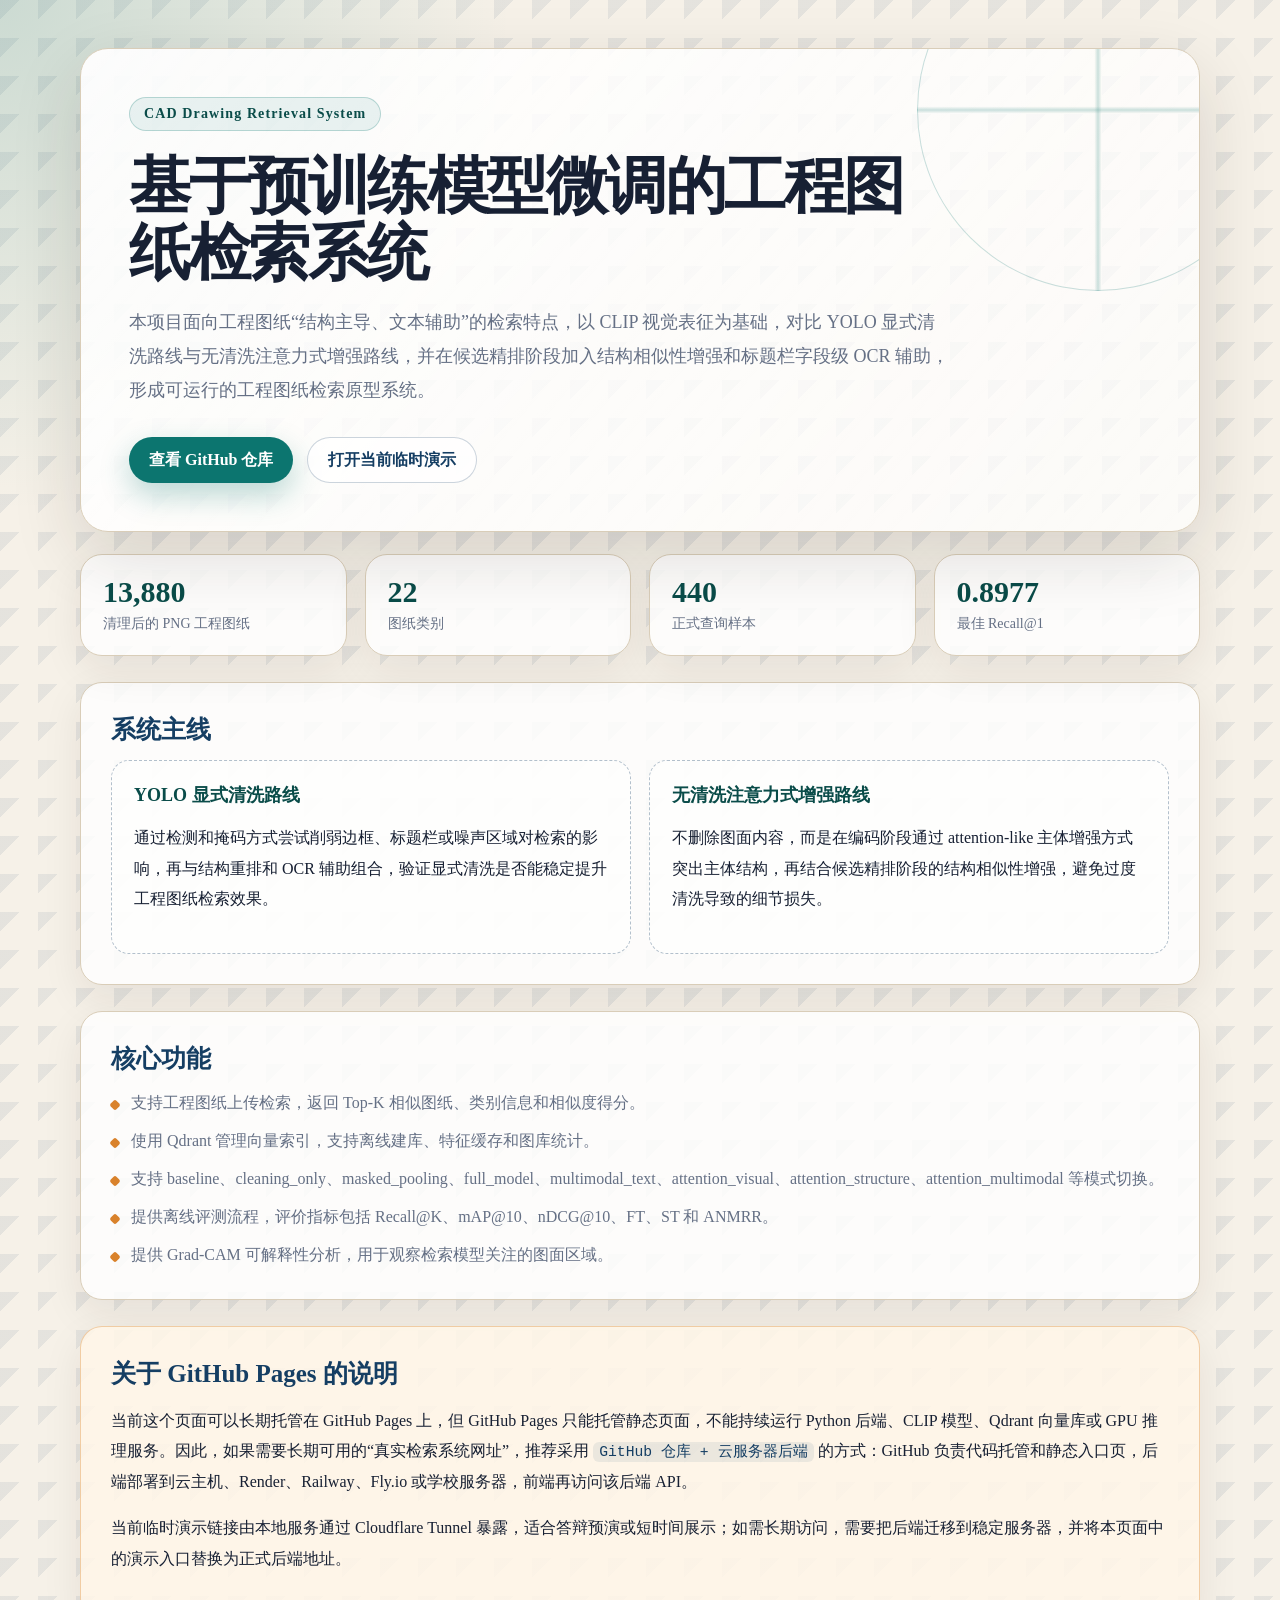
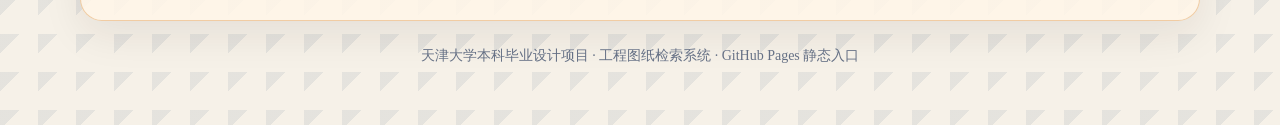
==== docs/index.html @ ba087e94 "Add GitHub Pages project site" ====
<!DOCTYPE html>
<html lang="zh-CN">
<head>
  <meta charset="UTF-8">
  <meta name="viewport" content="width=device-width, initial-scale=1.0">
  <title>工程图纸检索系统</title>
  <style>
    :root {
      --ink: #172033;
      --muted: #657085;
      --paper: #f6f1e8;
      --card: rgba(255, 255, 255, 0.82);
      --line: #d9cdb8;
      --accent: #0c756f;
      --accent-dark: #0a4c49;
      --warm: #d9822b;
      --blueprint: #153e63;
    }

    * {
      box-sizing: border-box;
    }

    body {
      margin: 0;
      min-height: 100vh;
      color: var(--ink);
      font-family: "Noto Serif SC", "Source Han Serif SC", "Microsoft YaHei", serif;
      background:
        radial-gradient(circle at top left, rgba(12, 117, 111, 0.18), transparent 32rem),
        linear-gradient(135deg, rgba(21, 62, 99, 0.08) 25%, transparent 25%) 0 0 / 38px 38px,
        var(--paper);
    }

    a {
      color: inherit;
    }

    .shell {
      width: min(1120px, calc(100% - 32px));
      margin: 0 auto;
      padding: 48px 0 60px;
    }

    .hero {
      position: relative;
      overflow: hidden;
      padding: 48px;
      border: 1px solid var(--line);
      border-radius: 28px;
      background: linear-gradient(130deg, rgba(255,255,255,0.92), rgba(255,255,255,0.68));
      box-shadow: 0 24px 70px rgba(38, 31, 20, 0.14);
    }

    .hero::after {
      content: "";
      position: absolute;
      right: -80px;
      top: -120px;
      width: 360px;
      height: 360px;
      border: 1px solid rgba(12, 117, 111, 0.26);
      border-radius: 50%;
      background:
        linear-gradient(90deg, transparent 49%, rgba(12, 117, 111, 0.25) 50%, transparent 51%),
        linear-gradient(0deg, transparent 49%, rgba(12, 117, 111, 0.25) 50%, transparent 51%);
      opacity: 0.85;
    }

    .tag {
      display: inline-flex;
      align-items: center;
      gap: 10px;
      padding: 8px 14px;
      border: 1px solid rgba(12, 117, 111, 0.24);
      border-radius: 999px;
      color: var(--accent-dark);
      background: rgba(12, 117, 111, 0.08);
      font-size: 14px;
      font-weight: 700;
      letter-spacing: 0.08em;
    }

    h1 {
      max-width: 780px;
      margin: 22px 0 18px;
      font-size: clamp(34px, 5vw, 62px);
      line-height: 1.08;
      letter-spacing: -0.04em;
    }

    .lead {
      max-width: 820px;
      margin: 0;
      color: var(--muted);
      font-size: 18px;
      line-height: 1.9;
    }

    .actions {
      display: flex;
      flex-wrap: wrap;
      gap: 14px;
      margin-top: 30px;
    }

    .button {
      display: inline-flex;
      align-items: center;
      justify-content: center;
      min-height: 46px;
      padding: 0 20px;
      border-radius: 999px;
      text-decoration: none;
      font-weight: 800;
      transition: transform 160ms ease, box-shadow 160ms ease;
    }

    .button:hover {
      transform: translateY(-2px);
    }

    .button.primary {
      color: white;
      background: var(--accent);
      box-shadow: 0 12px 30px rgba(12, 117, 111, 0.28);
    }

    .button.secondary {
      color: var(--blueprint);
      border: 1px solid rgba(21, 62, 99, 0.22);
      background: rgba(255, 255, 255, 0.72);
    }

    .grid {
      display: grid;
      grid-template-columns: repeat(4, minmax(0, 1fr));
      gap: 18px;
      margin-top: 22px;
    }

    .metric,
    .card {
      border: 1px solid var(--line);
      border-radius: 22px;
      background: var(--card);
      box-shadow: 0 14px 40px rgba(38, 31, 20, 0.08);
    }

    .metric {
      padding: 22px;
    }

    .metric strong {
      display: block;
      color: var(--accent-dark);
      font-size: 30px;
      line-height: 1;
    }

    .metric span {
      display: block;
      margin-top: 8px;
      color: var(--muted);
      font-size: 14px;
    }

    .section {
      margin-top: 26px;
      padding: 30px;
    }

    h2 {
      margin: 0 0 14px;
      color: var(--blueprint);
      font-size: 25px;
    }

    p {
      line-height: 1.9;
    }

    .route {
      display: grid;
      grid-template-columns: repeat(2, minmax(0, 1fr));
      gap: 18px;
    }

    .route-item {
      padding: 22px;
      border: 1px dashed rgba(21, 62, 99, 0.32);
      border-radius: 18px;
      background: rgba(255,255,255,0.56);
    }

    .route-item h3 {
      margin: 0 0 10px;
      color: var(--accent-dark);
      font-size: 18px;
    }

    .list {
      display: grid;
      gap: 10px;
      margin: 0;
      padding: 0;
      list-style: none;
    }

    .list li {
      position: relative;
      padding-left: 20px;
      color: var(--muted);
      line-height: 1.75;
    }

    .list li::before {
      content: "";
      position: absolute;
      left: 0;
      top: 0.75em;
      width: 8px;
      height: 8px;
      border-radius: 2px;
      background: var(--warm);
      transform: rotate(45deg);
    }

    .notice {
      border-color: rgba(217, 130, 43, 0.36);
      background: rgba(255, 246, 232, 0.86);
    }

    code {
      padding: 2px 6px;
      border-radius: 6px;
      background: rgba(21, 62, 99, 0.08);
      color: var(--blueprint);
      font-family: "Cascadia Mono", Consolas, monospace;
      font-size: 0.92em;
    }

    footer {
      margin-top: 26px;
      color: var(--muted);
      text-align: center;
      font-size: 14px;
    }

    @media (max-width: 860px) {
      .hero {
        padding: 30px;
      }

      .grid,
      .route {
        grid-template-columns: 1fr;
      }
    }
  </style>
</head>
<body>
  <main class="shell">
    <section class="hero">
      <span class="tag">CAD Drawing Retrieval System</span>
      <h1>基于预训练模型微调的工程图纸检索系统</h1>
      <p class="lead">
        本项目面向工程图纸“结构主导、文本辅助”的检索特点，以 CLIP 视觉表征为基础，对比 YOLO 显式清洗路线与无清洗注意力式增强路线，并在候选精排阶段加入结构相似性增强和标题栏字段级 OCR 辅助，形成可运行的工程图纸检索原型系统。
      </p>
      <div class="actions">
        <a class="button primary" href="https://github.com/YunYao-9527/cad-drawing-retrieval-system">查看 GitHub 仓库</a>
        <a class="button secondary" href="https://professor-dale-laughing-travel.trycloudflare.com">打开当前临时演示</a>
      </div>
    </section>

    <section class="grid">
      <div class="metric">
        <strong>13,880</strong>
        <span>清理后的 PNG 工程图纸</span>
      </div>
      <div class="metric">
        <strong>22</strong>
        <span>图纸类别</span>
      </div>
      <div class="metric">
        <strong>440</strong>
        <span>正式查询样本</span>
      </div>
      <div class="metric">
        <strong>0.8977</strong>
        <span>最佳 Recall@1</span>
      </div>
    </section>

    <section class="card section">
      <h2>系统主线</h2>
      <div class="route">
        <div class="route-item">
          <h3>YOLO 显式清洗路线</h3>
          <p>通过检测和掩码方式尝试削弱边框、标题栏或噪声区域对检索的影响，再与结构重排和 OCR 辅助组合，验证显式清洗是否能稳定提升工程图纸检索效果。</p>
        </div>
        <div class="route-item">
          <h3>无清洗注意力式增强路线</h3>
          <p>不删除图面内容，而是在编码阶段通过 attention-like 主体增强方式突出主体结构，再结合候选精排阶段的结构相似性增强，避免过度清洗导致的细节损失。</p>
        </div>
      </div>
    </section>

    <section class="card section">
      <h2>核心功能</h2>
      <ul class="list">
        <li>支持工程图纸上传检索，返回 Top-K 相似图纸、类别信息和相似度得分。</li>
        <li>使用 Qdrant 管理向量索引，支持离线建库、特征缓存和图库统计。</li>
        <li>支持 baseline、cleaning_only、masked_pooling、full_model、multimodal_text、attention_visual、attention_structure、attention_multimodal 等模式切换。</li>
        <li>提供离线评测流程，评价指标包括 Recall@K、mAP@10、nDCG@10、FT、ST 和 ANMRR。</li>
        <li>提供 Grad-CAM 可解释性分析，用于观察检索模型关注的图面区域。</li>
      </ul>
    </section>

    <section class="card section notice">
      <h2>关于 GitHub Pages 的说明</h2>
      <p>
        当前这个页面可以长期托管在 GitHub Pages 上，但 GitHub Pages 只能托管静态页面，不能持续运行 Python 后端、CLIP 模型、Qdrant 向量库或 GPU 推理服务。因此，如果需要长期可用的“真实检索系统网址”，推荐采用 <code>GitHub 仓库 + 云服务器后端</code> 的方式：GitHub 负责代码托管和静态入口页，后端部署到云主机、Render、Railway、Fly.io 或学校服务器，前端再访问该后端 API。
      </p>
      <p>
        当前临时演示链接由本地服务通过 Cloudflare Tunnel 暴露，适合答辩预演或短时间展示；如需长期访问，需要把后端迁移到稳定服务器，并将本页面中的演示入口替换为正式后端地址。
      </p>
    </section>

    <footer>
      天津大学本科毕业设计项目 · 工程图纸检索系统 · GitHub Pages 静态入口
    </footer>
  </main>
</body>
</html>
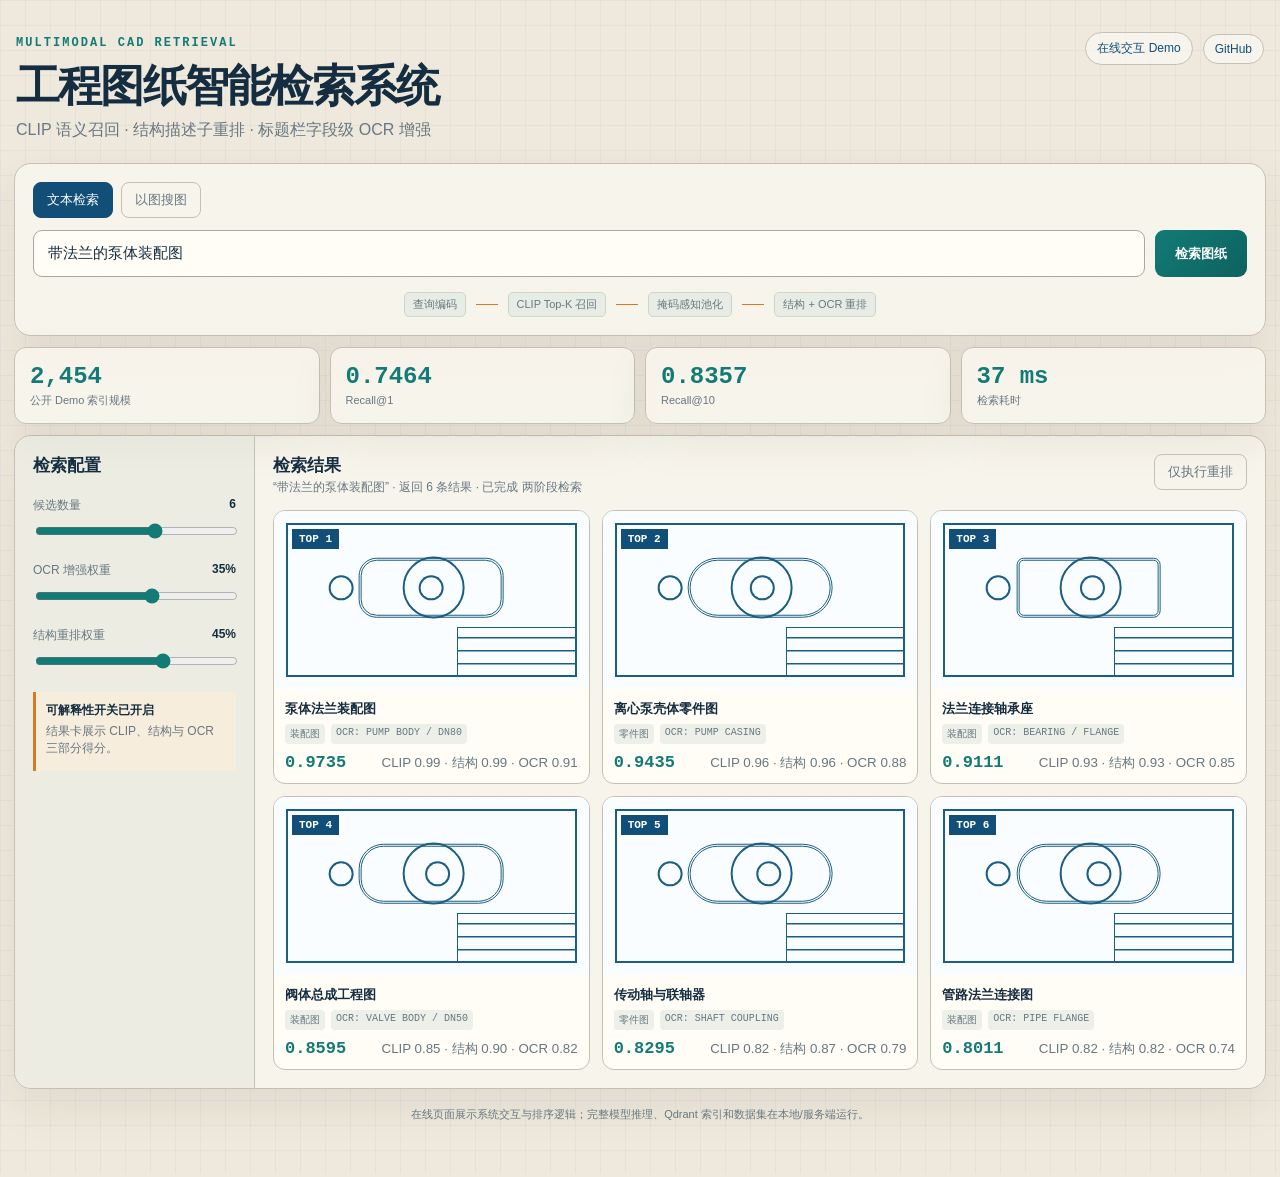
==== commit 7e3ae03f: "Deploy interactive CAD retrieval demo" ====
--- a/docs/index.html
+++ b/docs/index.html
@@ -1,335 +1,51 @@
-<!DOCTYPE html>
+<!doctype html>
 <html lang="zh-CN">
 <head>
-  <meta charset="UTF-8">
-  <meta name="viewport" content="width=device-width, initial-scale=1.0">
-  <title>工程图纸检索系统</title>
-  <style>
-    :root {
-      --ink: #172033;
-      --muted: #657085;
-      --paper: #f6f1e8;
-      --card: rgba(255, 255, 255, 0.82);
-      --line: #d9cdb8;
-      --accent: #0c756f;
-      --accent-dark: #0a4c49;
-      --warm: #d9822b;
-      --blueprint: #153e63;
-    }
-
-    * {
-      box-sizing: border-box;
-    }
-
-    body {
-      margin: 0;
-      min-height: 100vh;
-      color: var(--ink);
-      font-family: "Noto Serif SC", "Source Han Serif SC", "Microsoft YaHei", serif;
-      background:
-        radial-gradient(circle at top left, rgba(12, 117, 111, 0.18), transparent 32rem),
-        linear-gradient(135deg, rgba(21, 62, 99, 0.08) 25%, transparent 25%) 0 0 / 38px 38px,
-        var(--paper);
-    }
-
-    a {
-      color: inherit;
-    }
-
-    .shell {
-      width: min(1120px, calc(100% - 32px));
-      margin: 0 auto;
-      padding: 48px 0 60px;
-    }
-
-    .hero {
-      position: relative;
-      overflow: hidden;
-      padding: 48px;
-      border: 1px solid var(--line);
-      border-radius: 28px;
-      background: linear-gradient(130deg, rgba(255,255,255,0.92), rgba(255,255,255,0.68));
-      box-shadow: 0 24px 70px rgba(38, 31, 20, 0.14);
-    }
-
-    .hero::after {
-      content: "";
-      position: absolute;
-      right: -80px;
-      top: -120px;
-      width: 360px;
-      height: 360px;
-      border: 1px solid rgba(12, 117, 111, 0.26);
-      border-radius: 50%;
-      background:
-        linear-gradient(90deg, transparent 49%, rgba(12, 117, 111, 0.25) 50%, transparent 51%),
-        linear-gradient(0deg, transparent 49%, rgba(12, 117, 111, 0.25) 50%, transparent 51%);
-      opacity: 0.85;
-    }
-
-    .tag {
-      display: inline-flex;
-      align-items: center;
-      gap: 10px;
-      padding: 8px 14px;
-      border: 1px solid rgba(12, 117, 111, 0.24);
-      border-radius: 999px;
-      color: var(--accent-dark);
-      background: rgba(12, 117, 111, 0.08);
-      font-size: 14px;
-      font-weight: 700;
-      letter-spacing: 0.08em;
-    }
-
-    h1 {
-      max-width: 780px;
-      margin: 22px 0 18px;
-      font-size: clamp(34px, 5vw, 62px);
-      line-height: 1.08;
-      letter-spacing: -0.04em;
-    }
-
-    .lead {
-      max-width: 820px;
-      margin: 0;
-      color: var(--muted);
-      font-size: 18px;
-      line-height: 1.9;
-    }
-
-    .actions {
-      display: flex;
-      flex-wrap: wrap;
-      gap: 14px;
-      margin-top: 30px;
-    }
-
-    .button {
-      display: inline-flex;
-      align-items: center;
-      justify-content: center;
-      min-height: 46px;
-      padding: 0 20px;
-      border-radius: 999px;
-      text-decoration: none;
-      font-weight: 800;
-      transition: transform 160ms ease, box-shadow 160ms ease;
-    }
-
-    .button:hover {
-      transform: translateY(-2px);
-    }
-
-    .button.primary {
-      color: white;
-      background: var(--accent);
-      box-shadow: 0 12px 30px rgba(12, 117, 111, 0.28);
-    }
-
-    .button.secondary {
-      color: var(--blueprint);
-      border: 1px solid rgba(21, 62, 99, 0.22);
-      background: rgba(255, 255, 255, 0.72);
-    }
-
-    .grid {
-      display: grid;
-      grid-template-columns: repeat(4, minmax(0, 1fr));
-      gap: 18px;
-      margin-top: 22px;
-    }
-
-    .metric,
-    .card {
-      border: 1px solid var(--line);
-      border-radius: 22px;
-      background: var(--card);
-      box-shadow: 0 14px 40px rgba(38, 31, 20, 0.08);
-    }
-
-    .metric {
-      padding: 22px;
-    }
-
-    .metric strong {
-      display: block;
-      color: var(--accent-dark);
-      font-size: 30px;
-      line-height: 1;
-    }
-
-    .metric span {
-      display: block;
-      margin-top: 8px;
-      color: var(--muted);
-      font-size: 14px;
-    }
-
-    .section {
-      margin-top: 26px;
-      padding: 30px;
-    }
-
-    h2 {
-      margin: 0 0 14px;
-      color: var(--blueprint);
-      font-size: 25px;
-    }
-
-    p {
-      line-height: 1.9;
-    }
-
-    .route {
-      display: grid;
-      grid-template-columns: repeat(2, minmax(0, 1fr));
-      gap: 18px;
-    }
-
-    .route-item {
-      padding: 22px;
-      border: 1px dashed rgba(21, 62, 99, 0.32);
-      border-radius: 18px;
-      background: rgba(255,255,255,0.56);
-    }
-
-    .route-item h3 {
-      margin: 0 0 10px;
-      color: var(--accent-dark);
-      font-size: 18px;
-    }
-
-    .list {
-      display: grid;
-      gap: 10px;
-      margin: 0;
-      padding: 0;
-      list-style: none;
-    }
-
-    .list li {
-      position: relative;
-      padding-left: 20px;
-      color: var(--muted);
-      line-height: 1.75;
-    }
-
-    .list li::before {
-      content: "";
-      position: absolute;
-      left: 0;
-      top: 0.75em;
-      width: 8px;
-      height: 8px;
-      border-radius: 2px;
-      background: var(--warm);
-      transform: rotate(45deg);
-    }
-
-    .notice {
-      border-color: rgba(217, 130, 43, 0.36);
-      background: rgba(255, 246, 232, 0.86);
-    }
-
-    code {
-      padding: 2px 6px;
-      border-radius: 6px;
-      background: rgba(21, 62, 99, 0.08);
-      color: var(--blueprint);
-      font-family: "Cascadia Mono", Consolas, monospace;
-      font-size: 0.92em;
-    }
-
-    footer {
-      margin-top: 26px;
-      color: var(--muted);
-      text-align: center;
-      font-size: 14px;
-    }
-
-    @media (max-width: 860px) {
-      .hero {
-        padding: 30px;
-      }
-
-      .grid,
-      .route {
-        grid-template-columns: 1fr;
-      }
-    }
-  </style>
+  <meta charset="utf-8">
+  <meta name="viewport" content="width=device-width,initial-scale=1">
+  <title>工程图纸多模态检索系统 Demo</title>
+  <link rel="stylesheet" href="demo.css">
 </head>
 <body>
-  <main class="shell">
-    <section class="hero">
-      <span class="tag">CAD Drawing Retrieval System</span>
-      <h1>基于预训练模型微调的工程图纸检索系统</h1>
-      <p class="lead">
-        本项目面向工程图纸“结构主导、文本辅助”的检索特点，以 CLIP 视觉表征为基础，对比 YOLO 显式清洗路线与无清洗注意力式增强路线，并在候选精排阶段加入结构相似性增强和标题栏字段级 OCR 辅助，形成可运行的工程图纸检索原型系统。
-      </p>
-      <div class="actions">
-        <a class="button primary" href="https://github.com/YunYao-9527/cad-drawing-retrieval-system">查看 GitHub 仓库</a>
-        <a class="button secondary" href="https://professor-dale-laughing-travel.trycloudflare.com">打开当前临时演示</a>
+  <main class="app">
+    <header>
+      <div><span class="kicker">MULTIMODAL CAD RETRIEVAL</span><h1>工程图纸智能检索系统</h1><p>CLIP 语义召回 · 结构描述子重排 · 标题栏字段级 OCR 增强</p></div>
+      <div class="head-links"><span>在线交互 Demo</span><a href="https://github.com/YunYao-9527/cad-drawing-retrieval-system">GitHub</a></div>
+    </header>
+
+    <section class="search-panel">
+      <div class="tabs"><button class="tab active" data-mode="text">文本检索</button><button class="tab" data-mode="image">以图搜图</button></div>
+      <div class="search-row" id="textMode">
+        <input id="query" value="带法兰的泵体装配图" placeholder="输入结构、零件或标题栏关键词">
+        <button id="search">检索图纸</button>
       </div>
+      <div class="upload-row hidden" id="imageMode">
+        <label class="upload"><input id="imageInput" type="file" accept="image/*"><span>选择本地图纸作为查询</span><small>文件仅在浏览器本地预览，不会上传</small></label>
+        <div id="preview" class="preview">暂无查询图</div>
+        <button id="imageSearch">执行以图搜图</button>
+      </div>
+      <div class="pipeline"><span>查询编码</span><i></i><span>CLIP Top-K 召回</span><i></i><span>掩码感知池化</span><i></i><span>结构 + OCR 重排</span></div>
     </section>
 
-    <section class="grid">
-      <div class="metric">
-        <strong>13,880</strong>
-        <span>清理后的 PNG 工程图纸</span>
-      </div>
-      <div class="metric">
-        <strong>22</strong>
-        <span>图纸类别</span>
-      </div>
-      <div class="metric">
-        <strong>440</strong>
-        <span>正式查询样本</span>
-      </div>
-      <div class="metric">
-        <strong>0.8977</strong>
-        <span>最佳 Recall@1</span>
-      </div>
+    <section class="stats">
+      <article><b>2,454</b><span>公开 Demo 索引规模</span></article><article><b>0.7464</b><span>Recall@1</span></article><article><b>0.8357</b><span>Recall@10</span></article><article><b id="latency">-</b><span>检索耗时</span></article>
     </section>
 
-    <section class="card section">
-      <h2>系统主线</h2>
-      <div class="route">
-        <div class="route-item">
-          <h3>YOLO 显式清洗路线</h3>
-          <p>通过检测和掩码方式尝试削弱边框、标题栏或噪声区域对检索的影响，再与结构重排和 OCR 辅助组合，验证显式清洗是否能稳定提升工程图纸检索效果。</p>
-        </div>
-        <div class="route-item">
-          <h3>无清洗注意力式增强路线</h3>
-          <p>不删除图面内容，而是在编码阶段通过 attention-like 主体增强方式突出主体结构，再结合候选精排阶段的结构相似性增强，避免过度清洗导致的细节损失。</p>
-        </div>
-      </div>
+    <section class="workspace">
+      <aside>
+        <h2>检索配置</h2>
+        <label>候选数量 <strong id="topkText">6</strong><input id="topk" type="range" min="3" max="8" value="6"></label>
+        <label>OCR 增强权重 <strong id="ocrText">35%</strong><input id="ocrWeight" type="range" min="0" max="60" value="35"></label>
+        <label>结构重排权重 <strong id="structureText">45%</strong><input id="structureWeight" type="range" min="0" max="70" value="45"></label>
+        <div class="explain"><b>可解释性开关已开启</b><p>结果卡展示 CLIP、结构与 OCR 三部分得分。</p></div>
+      </aside>
+      <section class="results-wrap">
+        <div class="result-head"><div><h2>检索结果</h2><p id="summary">点击检索，查看两阶段排序结果</p></div><button id="rerank">仅执行重排</button></div>
+        <div id="results" class="results"><div class="empty">等待查询输入</div></div>
+      </section>
     </section>
-
-    <section class="card section">
-      <h2>核心功能</h2>
-      <ul class="list">
-        <li>支持工程图纸上传检索，返回 Top-K 相似图纸、类别信息和相似度得分。</li>
-        <li>使用 Qdrant 管理向量索引，支持离线建库、特征缓存和图库统计。</li>
-        <li>支持 baseline、cleaning_only、masked_pooling、full_model、multimodal_text、attention_visual、attention_structure、attention_multimodal 等模式切换。</li>
-        <li>提供离线评测流程，评价指标包括 Recall@K、mAP@10、nDCG@10、FT、ST 和 ANMRR。</li>
-        <li>提供 Grad-CAM 可解释性分析，用于观察检索模型关注的图面区域。</li>
-      </ul>
-    </section>
-
-    <section class="card section notice">
-      <h2>关于 GitHub Pages 的说明</h2>
-      <p>
-        当前这个页面可以长期托管在 GitHub Pages 上，但 GitHub Pages 只能托管静态页面，不能持续运行 Python 后端、CLIP 模型、Qdrant 向量库或 GPU 推理服务。因此，如果需要长期可用的“真实检索系统网址”，推荐采用 <code>GitHub 仓库 + 云服务器后端</code> 的方式：GitHub 负责代码托管和静态入口页，后端部署到云主机、Render、Railway、Fly.io 或学校服务器，前端再访问该后端 API。
-      </p>
-      <p>
-        当前临时演示链接由本地服务通过 Cloudflare Tunnel 暴露，适合答辩预演或短时间展示；如需长期访问，需要把后端迁移到稳定服务器，并将本页面中的演示入口替换为正式后端地址。
-      </p>
-    </section>
-
-    <footer>
-      天津大学本科毕业设计项目 · 工程图纸检索系统 · GitHub Pages 静态入口
-    </footer>
+    <footer>在线页面展示系统交互与排序逻辑；完整模型推理、Qdrant 索引和数据集在本地/服务端运行。</footer>
   </main>
+  <script src="demo.js"></script>
 </body>
 </html>
--- a/docs/demo.css
+++ b/docs/demo.css
@@ -0,0 +1,2 @@
+:root{--paper:#eee9dc;--card:#f8f5ec;--ink:#152d40;--muted:#687782;--blue:#124f78;--teal:#137b76;--orange:#d57a26;--line:#c6c0b2}
+*{box-sizing:border-box}body{margin:0;color:var(--ink);font-family:Inter,"Microsoft YaHei",sans-serif;background:linear-gradient(rgba(18,79,120,.045) 1px,transparent 1px),linear-gradient(90deg,rgba(18,79,120,.045) 1px,transparent 1px),var(--paper);background-size:25px 25px}.app{width:min(1380px,calc(100% - 28px));margin:auto;padding:24px 0 34px}header{display:flex;justify-content:space-between;gap:20px;align-items:flex-start;padding:8px 2px 22px}.kicker{font:800 12px ui-monospace,monospace;letter-spacing:.17em;color:var(--teal)}h1{font-size:clamp(29px,4vw,44px);margin:7px 0 4px;letter-spacing:-.04em}header p{margin:0;color:var(--muted)}.head-links{display:flex;gap:10px;align-items:center}.head-links span,.head-links a{padding:7px 11px;border-radius:99px;border:1px solid var(--line);font-size:12px;text-decoration:none;color:var(--blue);background:rgba(255,255,255,.5)}.search-panel,.workspace,.stats article{background:rgba(248,245,236,.94);border:1px solid var(--line);box-shadow:0 16px 45px rgba(49,43,30,.08)}.search-panel{padding:18px;border-radius:17px}.tabs{display:flex;gap:8px;margin-bottom:12px}.tab,#rerank{padding:8px 13px;border:1px solid var(--line);border-radius:8px;background:transparent;color:var(--muted);cursor:pointer}.tab.active{color:#fff;background:var(--blue);border-color:var(--blue)}.search-row{display:grid;grid-template-columns:1fr auto;gap:10px}.search-row input{border:1px solid #a9aa9f;background:#fffdf6;padding:14px;border-radius:9px;font-size:15px;color:var(--ink)}#search,#imageSearch{border:0;border-radius:9px;padding:12px 20px;background:linear-gradient(135deg,var(--teal),#0d625f);color:white;font-weight:800;cursor:pointer}.upload-row{display:grid;grid-template-columns:1fr 170px auto;gap:12px;align-items:stretch}.hidden{display:none}.upload{border:1px dashed #7e9a9a;border-radius:10px;padding:12px;display:flex;flex-direction:column;justify-content:center;cursor:pointer;background:#f7faf6}.upload input{display:none}.upload small{color:var(--muted);margin-top:3px}.preview{height:90px;border:1px solid var(--line);border-radius:9px;display:grid;place-items:center;color:var(--muted);overflow:hidden}.preview img{width:100%;height:100%;object-fit:contain}.pipeline{display:flex;align-items:center;justify-content:center;gap:10px;flex-wrap:wrap;margin-top:15px;color:var(--muted);font-size:11px}.pipeline span{padding:4px 8px;border-radius:5px;background:#e7ece5;border:1px solid #ced5ca}.pipeline i{width:22px;height:1px;background:var(--orange)}.stats{display:grid;grid-template-columns:repeat(4,1fr);gap:10px;margin:11px 0}.stats article{padding:15px;border-radius:12px}.stats b{display:block;font:800 24px ui-monospace,monospace;color:var(--teal)}.stats span{font-size:11px;color:var(--muted)}.workspace{display:grid;grid-template-columns:240px 1fr;border-radius:17px;overflow:hidden}aside{padding:18px;border-right:1px solid var(--line);background:rgba(227,230,218,.52)}h2{font-size:17px;margin:0 0 14px}aside label{display:block;margin:20px 0;color:var(--muted);font-size:12px}aside label strong{float:right;color:var(--ink)}input[type=range]{width:100%;accent-color:var(--teal);margin-top:9px}.explain{border-left:3px solid var(--orange);padding:10px;background:#f7eddd;font-size:12px}.explain p{margin:4px 0;color:var(--muted)}.results-wrap{padding:18px}.result-head{display:flex;justify-content:space-between;align-items:start}.result-head h2{margin-bottom:2px}.result-head p{margin:0;color:var(--muted);font-size:12px}.results{display:grid;grid-template-columns:repeat(3,minmax(0,1fr));gap:12px;margin-top:14px}.empty{grid-column:1/-1;padding:80px 20px;border:1px dashed var(--line);border-radius:12px;text-align:center;color:var(--muted)}.result{border:1px solid var(--line);border-radius:12px;background:#fffdf6;overflow:hidden;transition:transform .2s,box-shadow .2s}.result:hover{transform:translateY(-3px);box-shadow:0 12px 26px rgba(40,50,45,.13)}.drawing{height:178px;position:relative;background:#fafdff;color:#1c5e83;overflow:hidden}.drawing::before{content:"";position:absolute;inset:12px;border:2px solid currentColor;background:linear-gradient(90deg,transparent 49.5%,rgba(28,94,131,.25) 50%,transparent 50.5%),linear-gradient(transparent 49.5%,rgba(28,94,131,.25) 50%,transparent 50.5%);background-size:42px 42px}.shape{position:absolute;left:50%;top:43%;width:46%;height:34%;border:3px double currentColor;transform:translate(-50%,-50%);border-radius:var(--radius,5px)}.shape::before,.shape::after{content:"";position:absolute;border:2px solid currentColor;border-radius:50%}.shape::before{width:42%;aspect-ratio:1;left:29%;top:50%;transform:translateY(-50%)}.shape::after{width:15%;aspect-ratio:1;left:-24%;top:50%;transform:translateY(-50%);box-shadow:calc(var(--w,130px)*.72) 0 0 -2px #fafdff,calc(var(--w,130px)*.72) 0 0 0 currentColor}.title-block{position:absolute;right:12px;bottom:12px;width:38%;height:28%;border:1px solid currentColor;background:repeating-linear-gradient(0deg,transparent 0 11px,currentColor 12px 13px)}.rank{position:absolute;left:18px;top:18px;background:var(--blue);color:#fff;padding:4px 7px;font:800 11px ui-monospace,monospace}.result-body{padding:11px}.result-body h3{font-size:13px;margin:0 0 6px}.meta{display:flex;gap:6px;flex-wrap:wrap}.meta span{font:10px ui-monospace,monospace;color:var(--muted);padding:3px 5px;background:#edf0e9;border-radius:4px}.score{display:flex;justify-content:space-between;align-items:center;margin-top:9px}.score b{font:800 17px ui-monospace,monospace;color:var(--teal)}.score small{color:var(--muted)}footer{text-align:center;color:var(--muted);font-size:11px;padding:18px}@media(max-width:1000px){.results{grid-template-columns:1fr 1fr}.workspace{grid-template-columns:1fr}aside{border-right:0;border-bottom:1px solid var(--line);display:grid;grid-template-columns:repeat(3,1fr);gap:12px}.explain{display:none}}@media(max-width:650px){header,.head-links{flex-direction:column}.stats{grid-template-columns:1fr 1fr}.search-row,.upload-row{grid-template-columns:1fr}.workspace{display:block}.results{grid-template-columns:1fr}aside{display:block}}
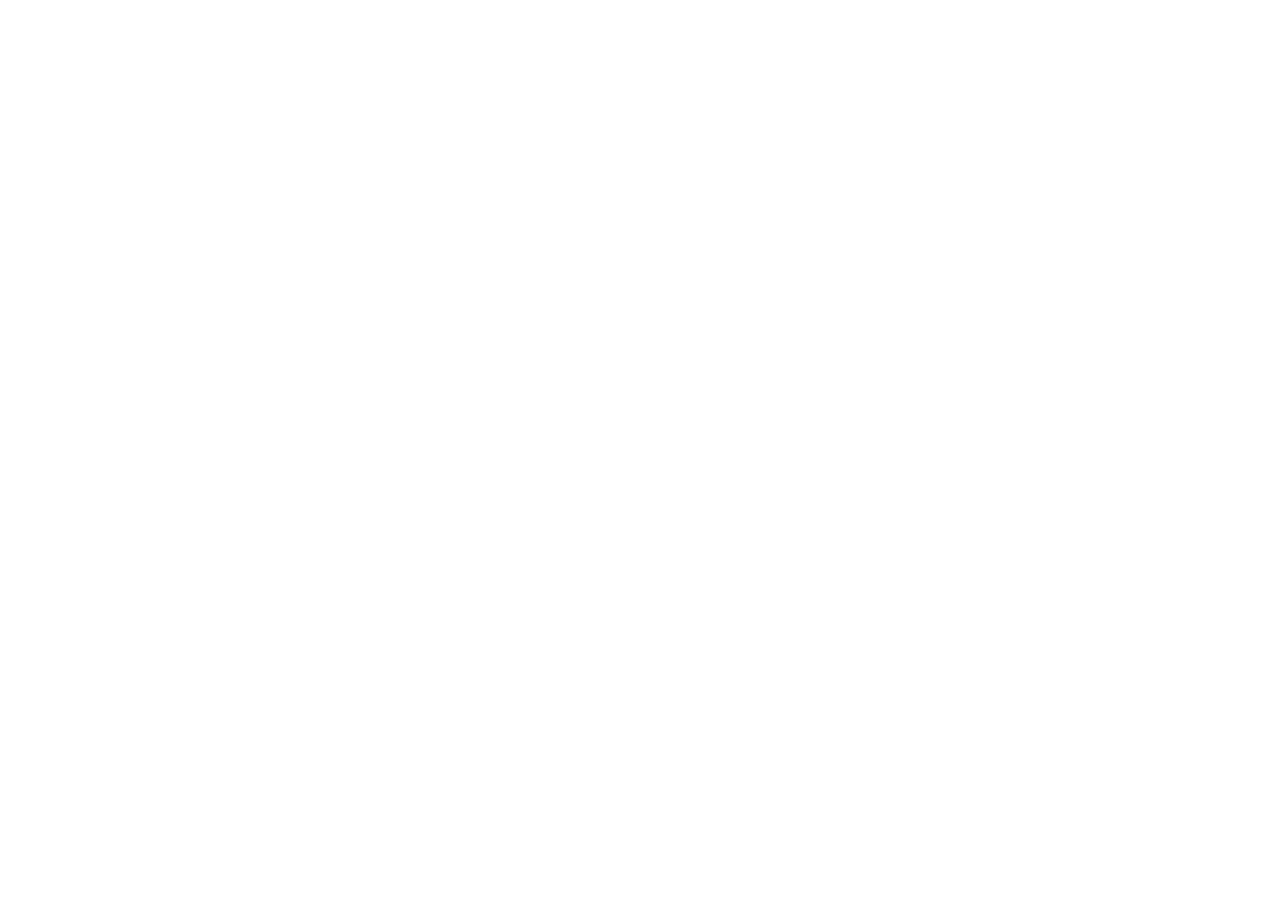
==== commit a92fc57c: "Redirect Pages to real retrieval system" ====
--- a/docs/index.html
+++ b/docs/index.html
@@ -2,50 +2,13 @@
 <html lang="zh-CN">
 <head>
   <meta charset="utf-8">
-  <meta name="viewport" content="width=device-width,initial-scale=1">
-  <title>工程图纸多模态检索系统 Demo</title>
-  <link rel="stylesheet" href="demo.css">
+  <meta name="viewport" content="width=device-width, initial-scale=1">
+  <meta http-equiv="refresh" content="0; url=https://introduction-gulf-fires-retailer.trycloudflare.com/">
+  <title>进入真实工程图纸检索系统</title>
 </head>
 <body>
-  <main class="app">
-    <header>
-      <div><span class="kicker">MULTIMODAL CAD RETRIEVAL</span><h1>工程图纸智能检索系统</h1><p>CLIP 语义召回 · 结构描述子重排 · 标题栏字段级 OCR 增强</p></div>
-      <div class="head-links"><span>在线交互 Demo</span><a href="https://github.com/YunYao-9527/cad-drawing-retrieval-system">GitHub</a></div>
-    </header>
-
-    <section class="search-panel">
-      <div class="tabs"><button class="tab active" data-mode="text">文本检索</button><button class="tab" data-mode="image">以图搜图</button></div>
-      <div class="search-row" id="textMode">
-        <input id="query" value="带法兰的泵体装配图" placeholder="输入结构、零件或标题栏关键词">
-        <button id="search">检索图纸</button>
-      </div>
-      <div class="upload-row hidden" id="imageMode">
-        <label class="upload"><input id="imageInput" type="file" accept="image/*"><span>选择本地图纸作为查询</span><small>文件仅在浏览器本地预览，不会上传</small></label>
-        <div id="preview" class="preview">暂无查询图</div>
-        <button id="imageSearch">执行以图搜图</button>
-      </div>
-      <div class="pipeline"><span>查询编码</span><i></i><span>CLIP Top-K 召回</span><i></i><span>掩码感知池化</span><i></i><span>结构 + OCR 重排</span></div>
-    </section>
-
-    <section class="stats">
-      <article><b>2,454</b><span>公开 Demo 索引规模</span></article><article><b>0.7464</b><span>Recall@1</span></article><article><b>0.8357</b><span>Recall@10</span></article><article><b id="latency">-</b><span>检索耗时</span></article>
-    </section>
-
-    <section class="workspace">
-      <aside>
-        <h2>检索配置</h2>
-        <label>候选数量 <strong id="topkText">6</strong><input id="topk" type="range" min="3" max="8" value="6"></label>
-        <label>OCR 增强权重 <strong id="ocrText">35%</strong><input id="ocrWeight" type="range" min="0" max="60" value="35"></label>
-        <label>结构重排权重 <strong id="structureText">45%</strong><input id="structureWeight" type="range" min="0" max="70" value="45"></label>
-        <div class="explain"><b>可解释性开关已开启</b><p>结果卡展示 CLIP、结构与 OCR 三部分得分。</p></div>
-      </aside>
-      <section class="results-wrap">
-        <div class="result-head"><div><h2>检索结果</h2><p id="summary">点击检索，查看两阶段排序结果</p></div><button id="rerank">仅执行重排</button></div>
-        <div id="results" class="results"><div class="empty">等待查询输入</div></div>
-      </section>
-    </section>
-    <footer>在线页面展示系统交互与排序逻辑；完整模型推理、Qdrant 索引和数据集在本地/服务端运行。</footer>
-  </main>
-  <script src="demo.js"></script>
+  <p>正在进入真实运行的工程图纸检索系统……</p>
+  <p><a href="https://introduction-gulf-fires-retailer.trycloudflare.com/">若未自动跳转，请点击进入系统</a></p>
+  <script>location.replace("https://introduction-gulf-fires-retailer.trycloudflare.com/");</script>
 </body>
 </html>
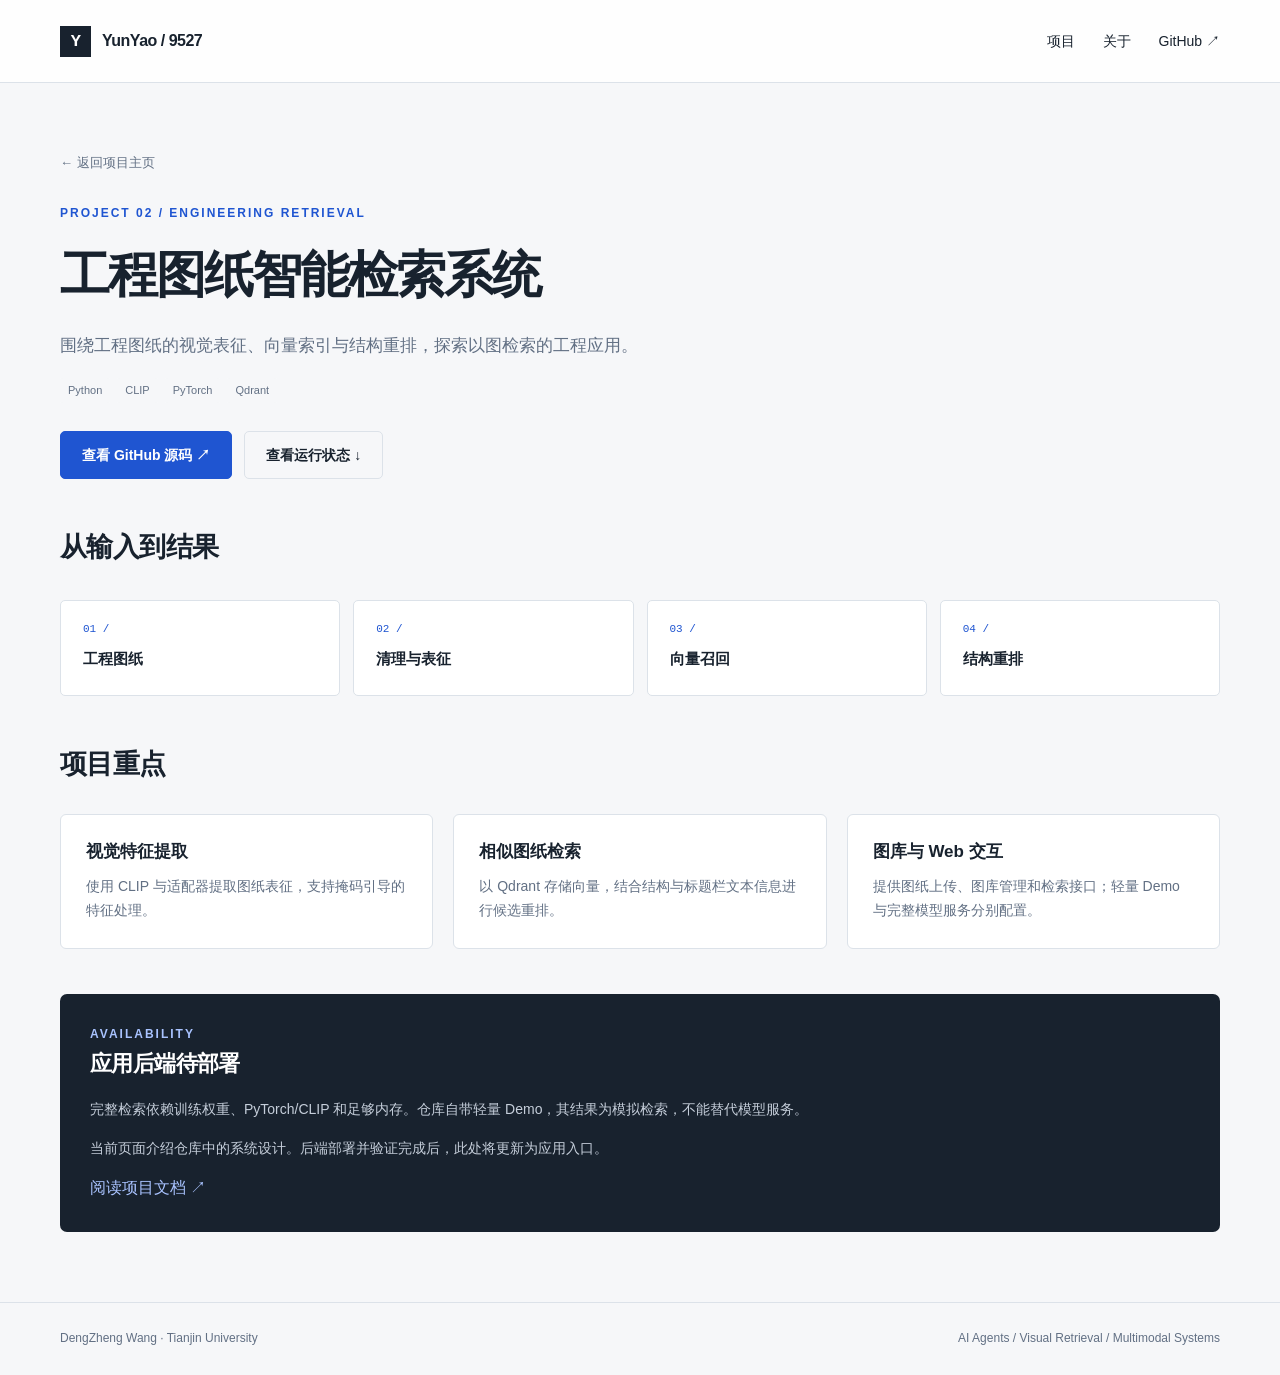
==== commit a468d53b: "Publish stable project overview and portfolio navigation" ====
--- a/docs/index.html
+++ b/docs/index.html
@@ -1,14 +1,3 @@
-<!doctype html>
-<html lang="zh-CN">
-<head>
-  <meta charset="utf-8">
-  <meta name="viewport" content="width=device-width, initial-scale=1">
-  <meta http-equiv="refresh" content="0; url=https://introduction-gulf-fires-retailer.trycloudflare.com/">
-  <title>进入真实工程图纸检索系统</title>
-</head>
-<body>
-  <p>正在进入真实运行的工程图纸检索系统……</p>
-  <p><a href="https://introduction-gulf-fires-retailer.trycloudflare.com/">若未自动跳转，请点击进入系统</a></p>
-  <script>location.replace("https://introduction-gulf-fires-retailer.trycloudflare.com/");</script>
-</body>
-</html>
+<!doctype html><html lang="zh-CN"><head><meta charset="utf-8"><meta name="viewport" content="width=device-width, initial-scale=1"><title>工程图纸智能检索系统 · YunYao</title><meta name="description" content="围绕工程图纸的视觉表征、向量索引与结构重排，探索以图检索的工程应用。"><meta name="theme-color" content="#f6f7f9"><link rel="icon" href="data:image/svg+xml,%3Csvg xmlns='http://www.w3.org/2000/svg' viewBox='0 0 32 32'%3E%3Crect width='32' height='32' rx='5' fill='%2318222e'/%3E%3Ctext x='8' y='24' fill='white' font-size='24' font-family='monospace'%3EY%3C/text%3E%3C/svg%3E"><style>
+:root{--bg:#f6f7f9;--paper:#fff;--ink:#18222e;--muted:#627084;--line:#dce2e9;--blue:#1f55d1;--soft:#eef3ff;--green:#35775d}*{box-sizing:border-box}html{scroll-behavior:smooth}body{margin:0;background:var(--bg);color:var(--ink);font:16px/1.75 -apple-system,BlinkMacSystemFont,"Segoe UI","Microsoft YaHei",sans-serif}a{color:inherit;text-decoration:none}button{font:inherit}a:focus-visible,button:focus-visible{outline:3px solid var(--blue);outline-offset:5px}.wrap{width:min(1160px,calc(100% - 48px));margin:auto}.bar{border-bottom:1px solid var(--line);background:rgba(255,255,255,.85)}nav{display:flex;align-items:center;justify-content:space-between;min-height:82px;gap:24px}.brand{font-weight:800;letter-spacing:-.5px}.brand span{display:inline-flex;width:31px;height:31px;align-items:center;justify-content:center;background:var(--ink);color:white;font:700 17px monospace;margin-right:11px}.links{display:flex;gap:28px;font-size:14px}.links a:hover,.textlink:hover{color:var(--blue)}.hero{padding:80px 0 55px;display:grid;grid-template-columns:1.4fr 1fr;gap:75px;align-items:center}.eyebrow{font-size:12px;letter-spacing:2px;color:var(--blue);font-weight:800;text-transform:uppercase}h1{font-size:clamp(34px,4.6vw,58px);font-weight:800;letter-spacing:-2px;line-height:1.26;margin:20px 0 24px}h1 em{font-style:normal;color:var(--blue)}.lead{color:var(--muted);max-width:680px;font-size:17px}.actions{display:flex;flex-wrap:wrap;gap:12px;margin-top:28px}.btn{display:inline-flex;align-items:center;justify-content:center;gap:18px;background:var(--blue);color:white;font-weight:650;padding:11px 21px;border:1px solid var(--blue);border-radius:5px;font-size:14px}.btn.light{background:transparent;color:var(--ink);border-color:var(--line)}.btn:hover{filter:brightness(.94)}.ledger{background:var(--paper);border:1px solid var(--line);padding:27px 30px;border-radius:8px;box-shadow:0 15px 45px #18222e07}.ledger-title{font:12px monospace;color:var(--muted);letter-spacing:1px;display:flex;justify-content:space-between;padding-bottom:15px;border-bottom:1px solid var(--line)}.ledger a{display:grid;grid-template-columns:30px 1fr 15px;gap:10px;align-items:center;padding:16px 0;border-bottom:1px solid var(--line);font-size:13px}.ledger a:last-child{border:0;padding-bottom:0}.ledger b{font:12px monospace;color:var(--blue)}.ledger a:hover{color:var(--blue)}.intro{display:flex;justify-content:space-between;align-items:end;gap:28px;margin:42px 0 24px}h2{font-size:27px;letter-spacing:-.6px;margin:0}h3{font-size:21px;line-height:1.4;margin:13px 0}.muted{color:var(--muted)}.filters{display:flex;gap:6px;flex-wrap:wrap}.filter{border:1px solid transparent;background:transparent;padding:7px 13px;color:var(--muted);cursor:pointer;font-size:13px;border-radius:4px}.filter[aria-pressed=true]{background:var(--ink);color:#fff}.grid{display:grid;grid-template-columns:repeat(2,1fr);gap:20px}.card{background:var(--paper);border:1px solid var(--line);padding:28px 30px;border-radius:7px;display:flex;flex-direction:column;transition:border-color .18s}.card:hover{border-color:#8096b3}.card-top{display:flex;justify-content:space-between;gap:10px;align-items:center}.num{font:12px monospace;color:var(--blue)}.badge{font-size:11px;color:var(--green);padding:3px 9px;border:1px solid #cbded4;border-radius:3px;background:#f5faf7}.badge.pending{color:#786330;border-color:#e3d7b7;background:#fffdf7}.en{font-size:11px;letter-spacing:1.1px;text-transform:uppercase;color:var(--muted);margin:18px 0 0}.card p{font-size:14px;color:var(--muted);margin:0 0 20px;flex:1}.tags{display:flex;flex-wrap:wrap;gap:7px;margin-bottom:25px}.tag{font-size:11px;padding:3px 8px;background:var(--bg);color:var(--muted);border-radius:3px}.card-foot{padding-top:18px;border-top:1px solid var(--line);display:flex;gap:24px;align-items:center;font-size:13px}.textlink{font-weight:650;color:var(--blue)}.smalllink{color:var(--muted);font-size:12px}.note{background:#edf1f7;border:1px solid var(--line);padding:24px 28px;border-radius:6px;margin:34px 0 60px;color:var(--muted);font-size:14px}.note strong{display:block;color:var(--ink);margin-bottom:5px}.about{margin:65px 0 70px;display:grid;grid-template-columns:1fr 2fr;gap:45px;padding-top:35px;border-top:1px solid var(--line)}.about p{margin:0;color:var(--muted)}footer{border-top:1px solid var(--line);padding:25px 0;font-size:12px;color:var(--muted)}footer .wrap{display:flex;justify-content:space-between;gap:20px}.detail-hero{padding:65px 0 45px;max-width:900px}.detail-hero h1{font-size:clamp(32px,4vw,50px)}.back{font-size:13px;color:var(--muted);display:inline-block;margin-bottom:28px}.pipeline{display:grid;grid-template-columns:repeat(4,1fr);gap:13px;margin:28px 0 45px}.stage{background:white;border:1px solid var(--line);border-radius:5px;padding:22px}.stage span{font:11px monospace;color:var(--blue);display:block;margin-bottom:10px}.stage b{font-size:15px}.features{display:grid;grid-template-columns:repeat(3,1fr);gap:20px;margin:26px 0}.feature{padding:25px;background:white;border:1px solid var(--line);border-radius:6px}.feature h3{font-size:17px;margin:0 0 10px}.feature p{font-size:14px;color:var(--muted);margin:0}.runtime{margin:45px 0 70px;padding:30px;background:var(--ink);color:#fff;border-radius:7px}.runtime p{color:#c5ceda;font-size:14px}.runtime h2{font-size:22px}.runtime a{color:#a9c3ff}.runtime code{font-size:12px;overflow-wrap:anywhere}.empty{padding:50px;text-align:center;color:var(--muted)}[hidden]{display:none!important}@media(max-width:860px){.hero{grid-template-columns:1fr;gap:35px;padding:50px 0 25px}.ledger{display:none}.intro{align-items:start;flex-direction:column}.features{grid-template-columns:1fr}.pipeline{grid-template-columns:repeat(2,1fr)}.about{grid-template-columns:1fr;gap:15px}}@media(max-width:600px){.wrap{width:calc(100% - 32px)}nav{min-height:68px}.links{gap:15px;font-size:12px}.brand{font-size:13px}.grid{grid-template-columns:1fr}.card{padding:24px}.hero{padding-top:42px}h1{letter-spacing:-1.2px}.about{margin-top:45px}.pipeline{gap:9px}.stage{padding:17px}footer .wrap{flex-direction:column;gap:4px}.note{padding:20px}.actions{gap:9px}}
+</style></head><body><div class="bar"><nav class="wrap"><a class="brand" href="https://yunyao-9527.github.io/"><span>Y</span>YunYao / 9527</a><div class="links"><a href="https://yunyao-9527.github.io/#projects">项目</a><a href="https://yunyao-9527.github.io/#about">关于</a><a href="https://github.com/YunYao-9527">GitHub ↗</a></div></nav></div><main class="wrap"><div class="detail-hero"><a class="back" href="https://yunyao-9527.github.io/">← 返回项目主页</a><div class="eyebrow">PROJECT 02 / Engineering Retrieval</div><h1>工程图纸智能检索系统</h1><p class="lead">围绕工程图纸的视觉表征、向量索引与结构重排，探索以图检索的工程应用。</p><div class="tags"><span class="tag">Python</span><span class="tag">CLIP</span><span class="tag">PyTorch</span><span class="tag">Qdrant</span></div><div class="actions"><a class="btn" href="https://github.com/YunYao-9527/cad-drawing-retrieval-system">查看 GitHub 源码 ↗</a><a class="btn light" href="#runtime">查看运行状态 ↓</a></div></div><section aria-label="系统流程"><h2>从输入到结果</h2><div class="pipeline"><div class="stage"><span>01 /</span><b>工程图纸</b></div><div class="stage"><span>02 /</span><b>清理与表征</b></div><div class="stage"><span>03 /</span><b>向量召回</b></div><div class="stage"><span>04 /</span><b>结构重排</b></div></div></section><section><h2>项目重点</h2><div class="features"><article class="feature"><h3>视觉特征提取</h3><p>使用 CLIP 与适配器提取图纸表征，支持掩码引导的特征处理。</p></article><article class="feature"><h3>相似图纸检索</h3><p>以 Qdrant 存储向量，结合结构与标题栏文本信息进行候选重排。</p></article><article class="feature"><h3>图库与 Web 交互</h3><p>提供图纸上传、图库管理和检索接口；轻量 Demo 与完整模型服务分别配置。</p></article></div></section><section id="runtime" class="runtime"><div class="eyebrow" style="color:#a9c3ff">AVAILABILITY</div><h2>应用后端待部署</h2><p>完整检索依赖训练权重、PyTorch/CLIP 和足够内存。仓库自带轻量 Demo，其结果为模拟检索，不能替代模型服务。</p><p>当前页面介绍仓库中的系统设计。后端部署并验证完成后，此处将更新为应用入口。</p><a href="https://github.com/YunYao-9527/cad-drawing-retrieval-system#readme">阅读项目文档 ↗</a></section></main><footer><div class="wrap"><span>DengZheng Wang · Tianjin University</span><span>AI Agents / Visual Retrieval / Multimodal Systems</span></div></footer></body></html>
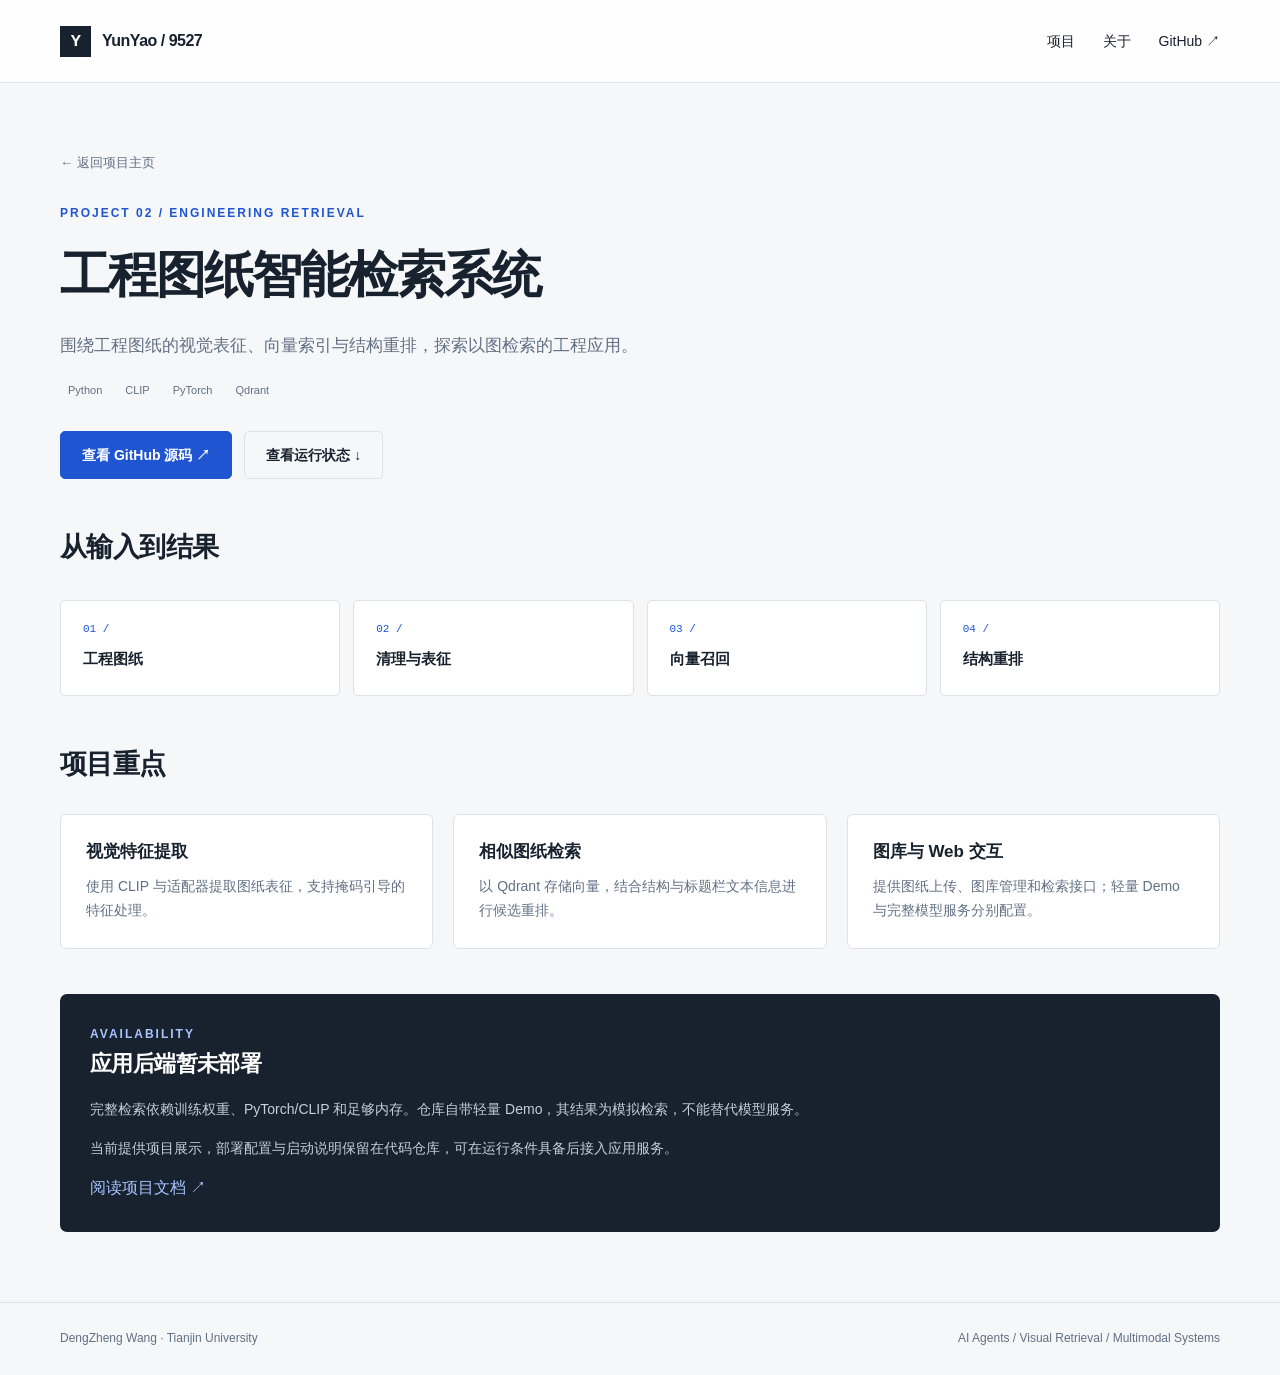
==== commit c434c75e: "Clarify published project pages and deferred backend deployment" ====
--- a/docs/index.html
+++ b/docs/index.html
@@ -1,3 +1,3 @@
 <!doctype html><html lang="zh-CN"><head><meta charset="utf-8"><meta name="viewport" content="width=device-width, initial-scale=1"><title>工程图纸智能检索系统 · YunYao</title><meta name="description" content="围绕工程图纸的视觉表征、向量索引与结构重排，探索以图检索的工程应用。"><meta name="theme-color" content="#f6f7f9"><link rel="icon" href="data:image/svg+xml,%3Csvg xmlns='http://www.w3.org/2000/svg' viewBox='0 0 32 32'%3E%3Crect width='32' height='32' rx='5' fill='%2318222e'/%3E%3Ctext x='8' y='24' fill='white' font-size='24' font-family='monospace'%3EY%3C/text%3E%3C/svg%3E"><style>
 :root{--bg:#f6f7f9;--paper:#fff;--ink:#18222e;--muted:#627084;--line:#dce2e9;--blue:#1f55d1;--soft:#eef3ff;--green:#35775d}*{box-sizing:border-box}html{scroll-behavior:smooth}body{margin:0;background:var(--bg);color:var(--ink);font:16px/1.75 -apple-system,BlinkMacSystemFont,"Segoe UI","Microsoft YaHei",sans-serif}a{color:inherit;text-decoration:none}button{font:inherit}a:focus-visible,button:focus-visible{outline:3px solid var(--blue);outline-offset:5px}.wrap{width:min(1160px,calc(100% - 48px));margin:auto}.bar{border-bottom:1px solid var(--line);background:rgba(255,255,255,.85)}nav{display:flex;align-items:center;justify-content:space-between;min-height:82px;gap:24px}.brand{font-weight:800;letter-spacing:-.5px}.brand span{display:inline-flex;width:31px;height:31px;align-items:center;justify-content:center;background:var(--ink);color:white;font:700 17px monospace;margin-right:11px}.links{display:flex;gap:28px;font-size:14px}.links a:hover,.textlink:hover{color:var(--blue)}.hero{padding:80px 0 55px;display:grid;grid-template-columns:1.4fr 1fr;gap:75px;align-items:center}.eyebrow{font-size:12px;letter-spacing:2px;color:var(--blue);font-weight:800;text-transform:uppercase}h1{font-size:clamp(34px,4.6vw,58px);font-weight:800;letter-spacing:-2px;line-height:1.26;margin:20px 0 24px}h1 em{font-style:normal;color:var(--blue)}.lead{color:var(--muted);max-width:680px;font-size:17px}.actions{display:flex;flex-wrap:wrap;gap:12px;margin-top:28px}.btn{display:inline-flex;align-items:center;justify-content:center;gap:18px;background:var(--blue);color:white;font-weight:650;padding:11px 21px;border:1px solid var(--blue);border-radius:5px;font-size:14px}.btn.light{background:transparent;color:var(--ink);border-color:var(--line)}.btn:hover{filter:brightness(.94)}.ledger{background:var(--paper);border:1px solid var(--line);padding:27px 30px;border-radius:8px;box-shadow:0 15px 45px #18222e07}.ledger-title{font:12px monospace;color:var(--muted);letter-spacing:1px;display:flex;justify-content:space-between;padding-bottom:15px;border-bottom:1px solid var(--line)}.ledger a{display:grid;grid-template-columns:30px 1fr 15px;gap:10px;align-items:center;padding:16px 0;border-bottom:1px solid var(--line);font-size:13px}.ledger a:last-child{border:0;padding-bottom:0}.ledger b{font:12px monospace;color:var(--blue)}.ledger a:hover{color:var(--blue)}.intro{display:flex;justify-content:space-between;align-items:end;gap:28px;margin:42px 0 24px}h2{font-size:27px;letter-spacing:-.6px;margin:0}h3{font-size:21px;line-height:1.4;margin:13px 0}.muted{color:var(--muted)}.filters{display:flex;gap:6px;flex-wrap:wrap}.filter{border:1px solid transparent;background:transparent;padding:7px 13px;color:var(--muted);cursor:pointer;font-size:13px;border-radius:4px}.filter[aria-pressed=true]{background:var(--ink);color:#fff}.grid{display:grid;grid-template-columns:repeat(2,1fr);gap:20px}.card{background:var(--paper);border:1px solid var(--line);padding:28px 30px;border-radius:7px;display:flex;flex-direction:column;transition:border-color .18s}.card:hover{border-color:#8096b3}.card-top{display:flex;justify-content:space-between;gap:10px;align-items:center}.num{font:12px monospace;color:var(--blue)}.badge{font-size:11px;color:var(--green);padding:3px 9px;border:1px solid #cbded4;border-radius:3px;background:#f5faf7}.badge.pending{color:#786330;border-color:#e3d7b7;background:#fffdf7}.en{font-size:11px;letter-spacing:1.1px;text-transform:uppercase;color:var(--muted);margin:18px 0 0}.card p{font-size:14px;color:var(--muted);margin:0 0 20px;flex:1}.tags{display:flex;flex-wrap:wrap;gap:7px;margin-bottom:25px}.tag{font-size:11px;padding:3px 8px;background:var(--bg);color:var(--muted);border-radius:3px}.card-foot{padding-top:18px;border-top:1px solid var(--line);display:flex;gap:24px;align-items:center;font-size:13px}.textlink{font-weight:650;color:var(--blue)}.smalllink{color:var(--muted);font-size:12px}.note{background:#edf1f7;border:1px solid var(--line);padding:24px 28px;border-radius:6px;margin:34px 0 60px;color:var(--muted);font-size:14px}.note strong{display:block;color:var(--ink);margin-bottom:5px}.about{margin:65px 0 70px;display:grid;grid-template-columns:1fr 2fr;gap:45px;padding-top:35px;border-top:1px solid var(--line)}.about p{margin:0;color:var(--muted)}footer{border-top:1px solid var(--line);padding:25px 0;font-size:12px;color:var(--muted)}footer .wrap{display:flex;justify-content:space-between;gap:20px}.detail-hero{padding:65px 0 45px;max-width:900px}.detail-hero h1{font-size:clamp(32px,4vw,50px)}.back{font-size:13px;color:var(--muted);display:inline-block;margin-bottom:28px}.pipeline{display:grid;grid-template-columns:repeat(4,1fr);gap:13px;margin:28px 0 45px}.stage{background:white;border:1px solid var(--line);border-radius:5px;padding:22px}.stage span{font:11px monospace;color:var(--blue);display:block;margin-bottom:10px}.stage b{font-size:15px}.features{display:grid;grid-template-columns:repeat(3,1fr);gap:20px;margin:26px 0}.feature{padding:25px;background:white;border:1px solid var(--line);border-radius:6px}.feature h3{font-size:17px;margin:0 0 10px}.feature p{font-size:14px;color:var(--muted);margin:0}.runtime{margin:45px 0 70px;padding:30px;background:var(--ink);color:#fff;border-radius:7px}.runtime p{color:#c5ceda;font-size:14px}.runtime h2{font-size:22px}.runtime a{color:#a9c3ff}.runtime code{font-size:12px;overflow-wrap:anywhere}.empty{padding:50px;text-align:center;color:var(--muted)}[hidden]{display:none!important}@media(max-width:860px){.hero{grid-template-columns:1fr;gap:35px;padding:50px 0 25px}.ledger{display:none}.intro{align-items:start;flex-direction:column}.features{grid-template-columns:1fr}.pipeline{grid-template-columns:repeat(2,1fr)}.about{grid-template-columns:1fr;gap:15px}}@media(max-width:600px){.wrap{width:calc(100% - 32px)}nav{min-height:68px}.links{gap:15px;font-size:12px}.brand{font-size:13px}.grid{grid-template-columns:1fr}.card{padding:24px}.hero{padding-top:42px}h1{letter-spacing:-1.2px}.about{margin-top:45px}.pipeline{gap:9px}.stage{padding:17px}footer .wrap{flex-direction:column;gap:4px}.note{padding:20px}.actions{gap:9px}}
-</style></head><body><div class="bar"><nav class="wrap"><a class="brand" href="https://yunyao-9527.github.io/"><span>Y</span>YunYao / 9527</a><div class="links"><a href="https://yunyao-9527.github.io/#projects">项目</a><a href="https://yunyao-9527.github.io/#about">关于</a><a href="https://github.com/YunYao-9527">GitHub ↗</a></div></nav></div><main class="wrap"><div class="detail-hero"><a class="back" href="https://yunyao-9527.github.io/">← 返回项目主页</a><div class="eyebrow">PROJECT 02 / Engineering Retrieval</div><h1>工程图纸智能检索系统</h1><p class="lead">围绕工程图纸的视觉表征、向量索引与结构重排，探索以图检索的工程应用。</p><div class="tags"><span class="tag">Python</span><span class="tag">CLIP</span><span class="tag">PyTorch</span><span class="tag">Qdrant</span></div><div class="actions"><a class="btn" href="https://github.com/YunYao-9527/cad-drawing-retrieval-system">查看 GitHub 源码 ↗</a><a class="btn light" href="#runtime">查看运行状态 ↓</a></div></div><section aria-label="系统流程"><h2>从输入到结果</h2><div class="pipeline"><div class="stage"><span>01 /</span><b>工程图纸</b></div><div class="stage"><span>02 /</span><b>清理与表征</b></div><div class="stage"><span>03 /</span><b>向量召回</b></div><div class="stage"><span>04 /</span><b>结构重排</b></div></div></section><section><h2>项目重点</h2><div class="features"><article class="feature"><h3>视觉特征提取</h3><p>使用 CLIP 与适配器提取图纸表征，支持掩码引导的特征处理。</p></article><article class="feature"><h3>相似图纸检索</h3><p>以 Qdrant 存储向量，结合结构与标题栏文本信息进行候选重排。</p></article><article class="feature"><h3>图库与 Web 交互</h3><p>提供图纸上传、图库管理和检索接口；轻量 Demo 与完整模型服务分别配置。</p></article></div></section><section id="runtime" class="runtime"><div class="eyebrow" style="color:#a9c3ff">AVAILABILITY</div><h2>应用后端待部署</h2><p>完整检索依赖训练权重、PyTorch/CLIP 和足够内存。仓库自带轻量 Demo，其结果为模拟检索，不能替代模型服务。</p><p>当前页面介绍仓库中的系统设计。后端部署并验证完成后，此处将更新为应用入口。</p><a href="https://github.com/YunYao-9527/cad-drawing-retrieval-system#readme">阅读项目文档 ↗</a></section></main><footer><div class="wrap"><span>DengZheng Wang · Tianjin University</span><span>AI Agents / Visual Retrieval / Multimodal Systems</span></div></footer></body></html>+</style></head><body><div class="bar"><nav class="wrap"><a class="brand" href="https://yunyao-9527.github.io/"><span>Y</span>YunYao / 9527</a><div class="links"><a href="https://yunyao-9527.github.io/#projects">项目</a><a href="https://yunyao-9527.github.io/#about">关于</a><a href="https://github.com/YunYao-9527">GitHub ↗</a></div></nav></div><main class="wrap"><div class="detail-hero"><a class="back" href="https://yunyao-9527.github.io/">← 返回项目主页</a><div class="eyebrow">PROJECT 02 / Engineering Retrieval</div><h1>工程图纸智能检索系统</h1><p class="lead">围绕工程图纸的视觉表征、向量索引与结构重排，探索以图检索的工程应用。</p><div class="tags"><span class="tag">Python</span><span class="tag">CLIP</span><span class="tag">PyTorch</span><span class="tag">Qdrant</span></div><div class="actions"><a class="btn" href="https://github.com/YunYao-9527/cad-drawing-retrieval-system">查看 GitHub 源码 ↗</a><a class="btn light" href="#runtime">查看运行状态 ↓</a></div></div><section aria-label="系统流程"><h2>从输入到结果</h2><div class="pipeline"><div class="stage"><span>01 /</span><b>工程图纸</b></div><div class="stage"><span>02 /</span><b>清理与表征</b></div><div class="stage"><span>03 /</span><b>向量召回</b></div><div class="stage"><span>04 /</span><b>结构重排</b></div></div></section><section><h2>项目重点</h2><div class="features"><article class="feature"><h3>视觉特征提取</h3><p>使用 CLIP 与适配器提取图纸表征，支持掩码引导的特征处理。</p></article><article class="feature"><h3>相似图纸检索</h3><p>以 Qdrant 存储向量，结合结构与标题栏文本信息进行候选重排。</p></article><article class="feature"><h3>图库与 Web 交互</h3><p>提供图纸上传、图库管理和检索接口；轻量 Demo 与完整模型服务分别配置。</p></article></div></section><section id="runtime" class="runtime"><div class="eyebrow" style="color:#a9c3ff">AVAILABILITY</div><h2>应用后端暂未部署</h2><p>完整检索依赖训练权重、PyTorch/CLIP 和足够内存。仓库自带轻量 Demo，其结果为模拟检索，不能替代模型服务。</p><p>当前提供项目展示，部署配置与启动说明保留在代码仓库，可在运行条件具备后接入应用服务。</p><a href="https://github.com/YunYao-9527/cad-drawing-retrieval-system#readme">阅读项目文档 ↗</a></section></main><footer><div class="wrap"><span>DengZheng Wang · Tianjin University</span><span>AI Agents / Visual Retrieval / Multimodal Systems</span></div></footer></body></html>
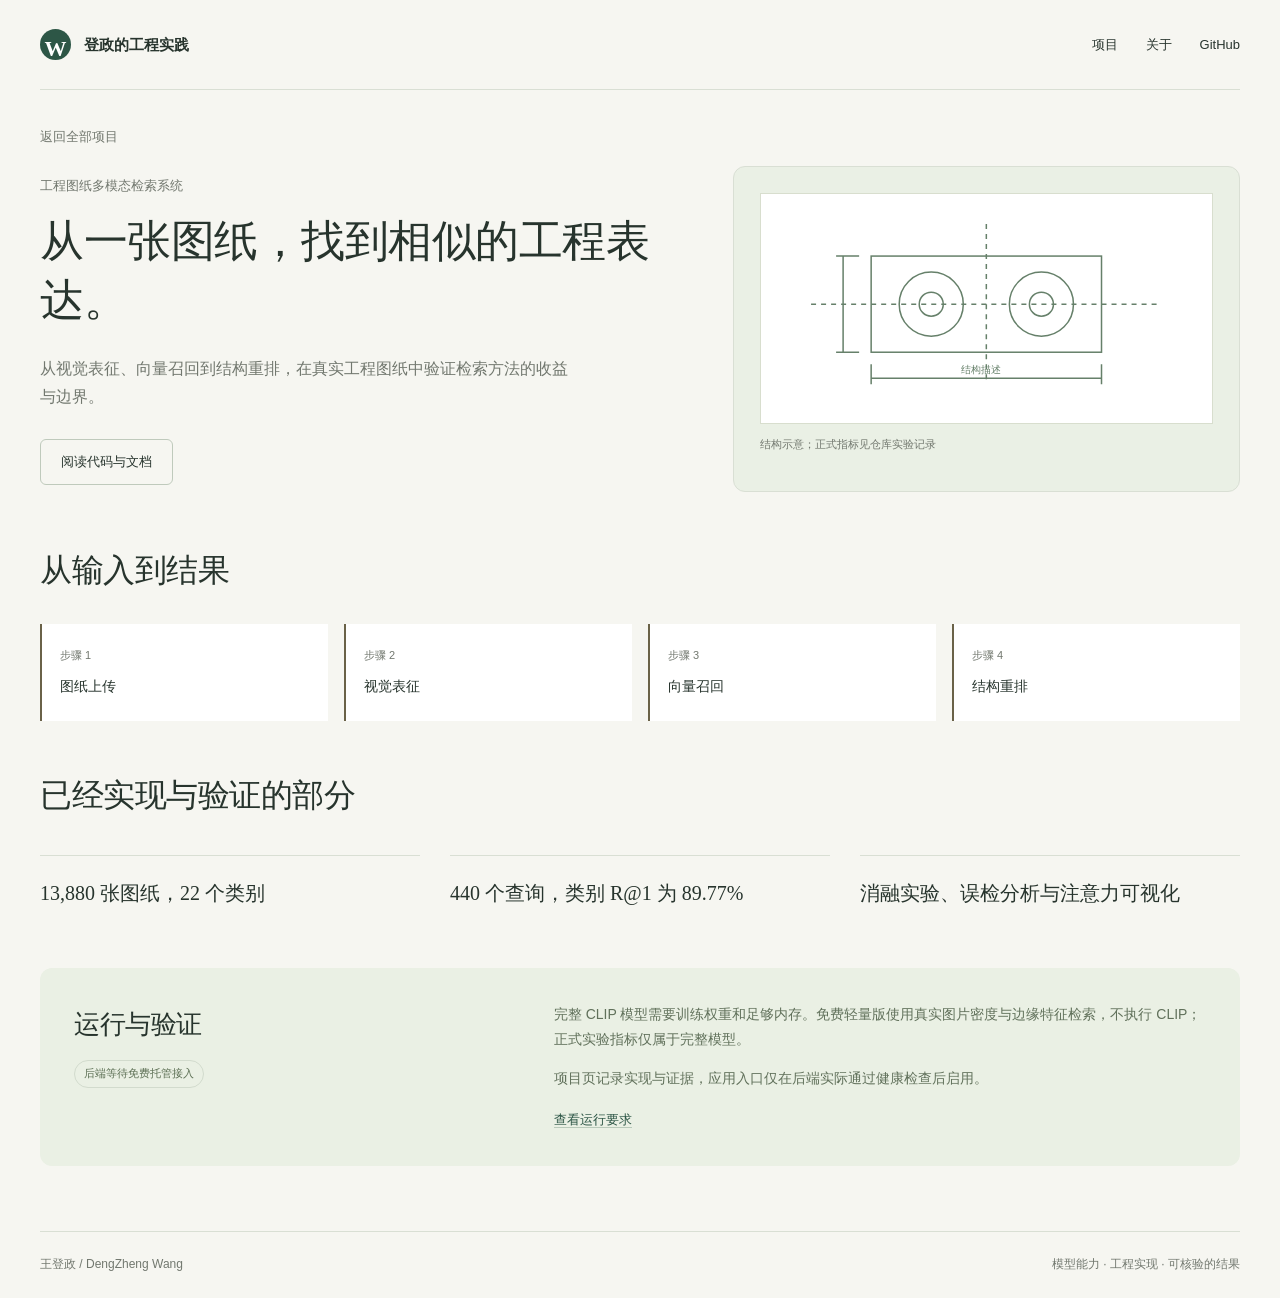
==== commit 166ab5ce: "Replace random demo search with real lightweight visual retrieval" ====
--- a/docs/index.html
+++ b/docs/index.html
@@ -1,3 +1 @@
-<!doctype html><html lang="zh-CN"><head><meta charset="utf-8"><meta name="viewport" content="width=device-width, initial-scale=1"><title>工程图纸智能检索系统 · YunYao</title><meta name="description" content="围绕工程图纸的视觉表征、向量索引与结构重排，探索以图检索的工程应用。"><meta name="theme-color" content="#f6f7f9"><link rel="icon" href="data:image/svg+xml,%3Csvg xmlns='http://www.w3.org/2000/svg' viewBox='0 0 32 32'%3E%3Crect width='32' height='32' rx='5' fill='%2318222e'/%3E%3Ctext x='8' y='24' fill='white' font-size='24' font-family='monospace'%3EY%3C/text%3E%3C/svg%3E"><style>
-:root{--bg:#f6f7f9;--paper:#fff;--ink:#18222e;--muted:#627084;--line:#dce2e9;--blue:#1f55d1;--soft:#eef3ff;--green:#35775d}*{box-sizing:border-box}html{scroll-behavior:smooth}body{margin:0;background:var(--bg);color:var(--ink);font:16px/1.75 -apple-system,BlinkMacSystemFont,"Segoe UI","Microsoft YaHei",sans-serif}a{color:inherit;text-decoration:none}button{font:inherit}a:focus-visible,button:focus-visible{outline:3px solid var(--blue);outline-offset:5px}.wrap{width:min(1160px,calc(100% - 48px));margin:auto}.bar{border-bottom:1px solid var(--line);background:rgba(255,255,255,.85)}nav{display:flex;align-items:center;justify-content:space-between;min-height:82px;gap:24px}.brand{font-weight:800;letter-spacing:-.5px}.brand span{display:inline-flex;width:31px;height:31px;align-items:center;justify-content:center;background:var(--ink);color:white;font:700 17px monospace;margin-right:11px}.links{display:flex;gap:28px;font-size:14px}.links a:hover,.textlink:hover{color:var(--blue)}.hero{padding:80px 0 55px;display:grid;grid-template-columns:1.4fr 1fr;gap:75px;align-items:center}.eyebrow{font-size:12px;letter-spacing:2px;color:var(--blue);font-weight:800;text-transform:uppercase}h1{font-size:clamp(34px,4.6vw,58px);font-weight:800;letter-spacing:-2px;line-height:1.26;margin:20px 0 24px}h1 em{font-style:normal;color:var(--blue)}.lead{color:var(--muted);max-width:680px;font-size:17px}.actions{display:flex;flex-wrap:wrap;gap:12px;margin-top:28px}.btn{display:inline-flex;align-items:center;justify-content:center;gap:18px;background:var(--blue);color:white;font-weight:650;padding:11px 21px;border:1px solid var(--blue);border-radius:5px;font-size:14px}.btn.light{background:transparent;color:var(--ink);border-color:var(--line)}.btn:hover{filter:brightness(.94)}.ledger{background:var(--paper);border:1px solid var(--line);padding:27px 30px;border-radius:8px;box-shadow:0 15px 45px #18222e07}.ledger-title{font:12px monospace;color:var(--muted);letter-spacing:1px;display:flex;justify-content:space-between;padding-bottom:15px;border-bottom:1px solid var(--line)}.ledger a{display:grid;grid-template-columns:30px 1fr 15px;gap:10px;align-items:center;padding:16px 0;border-bottom:1px solid var(--line);font-size:13px}.ledger a:last-child{border:0;padding-bottom:0}.ledger b{font:12px monospace;color:var(--blue)}.ledger a:hover{color:var(--blue)}.intro{display:flex;justify-content:space-between;align-items:end;gap:28px;margin:42px 0 24px}h2{font-size:27px;letter-spacing:-.6px;margin:0}h3{font-size:21px;line-height:1.4;margin:13px 0}.muted{color:var(--muted)}.filters{display:flex;gap:6px;flex-wrap:wrap}.filter{border:1px solid transparent;background:transparent;padding:7px 13px;color:var(--muted);cursor:pointer;font-size:13px;border-radius:4px}.filter[aria-pressed=true]{background:var(--ink);color:#fff}.grid{display:grid;grid-template-columns:repeat(2,1fr);gap:20px}.card{background:var(--paper);border:1px solid var(--line);padding:28px 30px;border-radius:7px;display:flex;flex-direction:column;transition:border-color .18s}.card:hover{border-color:#8096b3}.card-top{display:flex;justify-content:space-between;gap:10px;align-items:center}.num{font:12px monospace;color:var(--blue)}.badge{font-size:11px;color:var(--green);padding:3px 9px;border:1px solid #cbded4;border-radius:3px;background:#f5faf7}.badge.pending{color:#786330;border-color:#e3d7b7;background:#fffdf7}.en{font-size:11px;letter-spacing:1.1px;text-transform:uppercase;color:var(--muted);margin:18px 0 0}.card p{font-size:14px;color:var(--muted);margin:0 0 20px;flex:1}.tags{display:flex;flex-wrap:wrap;gap:7px;margin-bottom:25px}.tag{font-size:11px;padding:3px 8px;background:var(--bg);color:var(--muted);border-radius:3px}.card-foot{padding-top:18px;border-top:1px solid var(--line);display:flex;gap:24px;align-items:center;font-size:13px}.textlink{font-weight:650;color:var(--blue)}.smalllink{color:var(--muted);font-size:12px}.note{background:#edf1f7;border:1px solid var(--line);padding:24px 28px;border-radius:6px;margin:34px 0 60px;color:var(--muted);font-size:14px}.note strong{display:block;color:var(--ink);margin-bottom:5px}.about{margin:65px 0 70px;display:grid;grid-template-columns:1fr 2fr;gap:45px;padding-top:35px;border-top:1px solid var(--line)}.about p{margin:0;color:var(--muted)}footer{border-top:1px solid var(--line);padding:25px 0;font-size:12px;color:var(--muted)}footer .wrap{display:flex;justify-content:space-between;gap:20px}.detail-hero{padding:65px 0 45px;max-width:900px}.detail-hero h1{font-size:clamp(32px,4vw,50px)}.back{font-size:13px;color:var(--muted);display:inline-block;margin-bottom:28px}.pipeline{display:grid;grid-template-columns:repeat(4,1fr);gap:13px;margin:28px 0 45px}.stage{background:white;border:1px solid var(--line);border-radius:5px;padding:22px}.stage span{font:11px monospace;color:var(--blue);display:block;margin-bottom:10px}.stage b{font-size:15px}.features{display:grid;grid-template-columns:repeat(3,1fr);gap:20px;margin:26px 0}.feature{padding:25px;background:white;border:1px solid var(--line);border-radius:6px}.feature h3{font-size:17px;margin:0 0 10px}.feature p{font-size:14px;color:var(--muted);margin:0}.runtime{margin:45px 0 70px;padding:30px;background:var(--ink);color:#fff;border-radius:7px}.runtime p{color:#c5ceda;font-size:14px}.runtime h2{font-size:22px}.runtime a{color:#a9c3ff}.runtime code{font-size:12px;overflow-wrap:anywhere}.empty{padding:50px;text-align:center;color:var(--muted)}[hidden]{display:none!important}@media(max-width:860px){.hero{grid-template-columns:1fr;gap:35px;padding:50px 0 25px}.ledger{display:none}.intro{align-items:start;flex-direction:column}.features{grid-template-columns:1fr}.pipeline{grid-template-columns:repeat(2,1fr)}.about{grid-template-columns:1fr;gap:15px}}@media(max-width:600px){.wrap{width:calc(100% - 32px)}nav{min-height:68px}.links{gap:15px;font-size:12px}.brand{font-size:13px}.grid{grid-template-columns:1fr}.card{padding:24px}.hero{padding-top:42px}h1{letter-spacing:-1.2px}.about{margin-top:45px}.pipeline{gap:9px}.stage{padding:17px}footer .wrap{flex-direction:column;gap:4px}.note{padding:20px}.actions{gap:9px}}
-</style></head><body><div class="bar"><nav class="wrap"><a class="brand" href="https://yunyao-9527.github.io/"><span>Y</span>YunYao / 9527</a><div class="links"><a href="https://yunyao-9527.github.io/#projects">项目</a><a href="https://yunyao-9527.github.io/#about">关于</a><a href="https://github.com/YunYao-9527">GitHub ↗</a></div></nav></div><main class="wrap"><div class="detail-hero"><a class="back" href="https://yunyao-9527.github.io/">← 返回项目主页</a><div class="eyebrow">PROJECT 02 / Engineering Retrieval</div><h1>工程图纸智能检索系统</h1><p class="lead">围绕工程图纸的视觉表征、向量索引与结构重排，探索以图检索的工程应用。</p><div class="tags"><span class="tag">Python</span><span class="tag">CLIP</span><span class="tag">PyTorch</span><span class="tag">Qdrant</span></div><div class="actions"><a class="btn" href="https://github.com/YunYao-9527/cad-drawing-retrieval-system">查看 GitHub 源码 ↗</a><a class="btn light" href="#runtime">查看运行状态 ↓</a></div></div><section aria-label="系统流程"><h2>从输入到结果</h2><div class="pipeline"><div class="stage"><span>01 /</span><b>工程图纸</b></div><div class="stage"><span>02 /</span><b>清理与表征</b></div><div class="stage"><span>03 /</span><b>向量召回</b></div><div class="stage"><span>04 /</span><b>结构重排</b></div></div></section><section><h2>项目重点</h2><div class="features"><article class="feature"><h3>视觉特征提取</h3><p>使用 CLIP 与适配器提取图纸表征，支持掩码引导的特征处理。</p></article><article class="feature"><h3>相似图纸检索</h3><p>以 Qdrant 存储向量，结合结构与标题栏文本信息进行候选重排。</p></article><article class="feature"><h3>图库与 Web 交互</h3><p>提供图纸上传、图库管理和检索接口；轻量 Demo 与完整模型服务分别配置。</p></article></div></section><section id="runtime" class="runtime"><div class="eyebrow" style="color:#a9c3ff">AVAILABILITY</div><h2>应用后端暂未部署</h2><p>完整检索依赖训练权重、PyTorch/CLIP 和足够内存。仓库自带轻量 Demo，其结果为模拟检索，不能替代模型服务。</p><p>当前提供项目展示，部署配置与启动说明保留在代码仓库，可在运行条件具备后接入应用服务。</p><a href="https://github.com/YunYao-9527/cad-drawing-retrieval-system#readme">阅读项目文档 ↗</a></section></main><footer><div class="wrap"><span>DengZheng Wang · Tianjin University</span><span>AI Agents / Visual Retrieval / Multimodal Systems</span></div></footer></body></html>+<!doctype html><html lang="zh-CN"><head><meta charset="utf-8"><meta name="viewport" content="width=device-width,initial-scale=1"><meta name="description" content="王登政的智能体、多模态检索与可观测系统作品集"><title>工程图纸多模态检索系统 | 王登政</title><link rel="stylesheet" href="./portfolio.css"></head><body><div class="wrap"><nav class="nav"><a class="brand" href="https://yunyao-9527.github.io/"><span class="mark">W</span>登政的工程实践</a><div class="nav-links"><a href="https://yunyao-9527.github.io/#projects">项目</a><a href="https://yunyao-9527.github.io/#about">关于</a><a href="https://github.com/YunYao-9527">GitHub</a></div></nav><main style="--accent:#6a6248"><a class="back" href="https://yunyao-9527.github.io/#projects">返回全部项目</a><section class="detail-hero"><div><div class="byline">工程图纸多模态检索系统</div><h1>从一张图纸，找到相似的工程表达。</h1><p class="lede">从视觉表征、向量召回到结构重排，在真实工程图纸中验证检索方法的收益与边界。</p><div class="actions"><a class="button secondary" href="https://github.com/YunYao-9527/cad-drawing-retrieval-system">阅读代码与文档</a></div></div><div class="detail-preview"><div class="cad-sheet"><svg viewBox="0 0 420 190" role="img" aria-label="工程图纸结构示意"><g fill="none" stroke="#66806a" stroke-width="1.5"><path d="M35 95h350M210 15v160" stroke-dasharray="5 5"/><rect x="95" y="47" width="230" height="96"/><circle cx="155" cy="95" r="32"/><circle cx="155" cy="95" r="12"/><circle cx="265" cy="95" r="32"/><circle cx="265" cy="95" r="12"/><path d="M95 155v20m230-20v20M95 169h230M83 47H60m23 96H60M67 47v96"/></g><text x="185" y="164" fill="#66806a" font-size="10">结构描述</text></svg></div><p class="preview-label">结构示意；正式指标见仓库实验记录</p></div></section><section><h2>从输入到结果</h2><div class="flow"><div><small>步骤 1</small>图纸上传</div><div><small>步骤 2</small>视觉表征</div><div><small>步骤 3</small>向量召回</div><div><small>步骤 4</small>结构重排</div></div><h2>已经实现与验证的部分</h2><div class="facts"><div class="fact">13,880 张图纸，22 个类别</div><div class="fact">440 个查询，类别 R@1 为 89.77%</div><div class="fact">消融实验、误检分析与注意力可视化</div></div></section><section class="runtime"><div><h2>运行与验证</h2><span class="badge">后端等待免费托管接入</span></div><div><p>完整 CLIP 模型需要训练权重和足够内存。免费轻量版使用真实图片密度与边缘特征检索，不执行 CLIP；正式实验指标仅属于完整模型。</p><p>项目页记录实现与证据，应用入口仅在后端实际通过健康检查后启用。</p><a class="text-link" href="https://github.com/YunYao-9527/cad-drawing-retrieval-system">查看运行要求</a></div></section></main><footer class="footer"><span>王登政 / DengZheng Wang</span><span>模型能力 · 工程实现 · 可核验的结果</span></footer></div></body></html>
--- a/docs/portfolio.css
+++ b/docs/portfolio.css
@@ -0,0 +1,2 @@
+
+:root{--paper:#f6f6f1;--surface:#fff;--ink:#27342d;--muted:#72786f;--line:#d9dfd4;--pine:#2d5646;--clay:#b95f42;--serif:Georgia,'Noto Serif SC','Songti SC',SimSun,serif;--sans:'Microsoft YaHei','PingFang SC',sans-serif}*{box-sizing:border-box}html{scroll-behavior:smooth}body{margin:0;background:var(--paper);color:var(--ink);font:15px/1.8 var(--sans)}a{color:inherit;text-decoration:none}button{font:inherit;cursor:pointer}button,a,input{ -webkit-tap-highlight-color:transparent}:focus-visible{outline:3px solid var(--clay);outline-offset:5px}::selection{background:#d8e3d4}.wrap{width:min(1200px,calc(100% - 80px));margin:auto}.nav{height:90px;display:flex;align-items:center;justify-content:space-between;border-bottom:1px solid var(--line)}.brand{display:flex;align-items:center;gap:13px;font-weight:700}.mark{width:31px;height:31px;background:var(--pine);color:white;display:grid;place-items:center;border-radius:50%;font-family:var(--serif);font-size:22px}.nav-links{display:flex;gap:28px;font-size:13px}.nav a:hover{color:var(--clay)}.hero{display:grid;grid-template-columns:1.1fr 1fr;gap:65px;padding:78px 0 65px;align-items:center}h1,h2,h3{font-family:var(--serif);font-weight:500;letter-spacing:-.5px}h1{font-size:clamp(36px,4.4vw,59px);line-height:1.35;margin:14px 0 24px}h2{font-size:32px;margin:0}h3{font-size:25px;line-height:1.45;margin:0 0 14px}.byline{font-size:13px;color:var(--muted)}.lede{max-width:540px;color:var(--muted);font-size:16px}.actions{display:flex;align-items:center;flex-wrap:wrap;gap:12px;margin:27px 0 0}.button{display:inline-flex;align-items:center;justify-content:center;padding:10px 20px;background:var(--pine);color:#fff;border:1px solid var(--pine);border-radius:6px;font-size:13px}.button.secondary{color:var(--ink);background:transparent;border-color:#bfcabc}.button:hover{background:#213f34;color:white}.text-link{font-size:13px;color:var(--pine);border-bottom:1px solid #b9caba}.diagram{position:relative;border:1px solid #c8d3c6;border-radius:16px;background:#ecf0e8;padding:27px;overflow:hidden}.diagram-head{display:flex;justify-content:space-between;font-size:12px;color:#677762;margin-bottom:22px}.diagram-grid{display:grid;grid-template-columns:1fr 1fr;gap:12px}.diagram-cell{padding:17px;background:#ffffffb5;border:1px solid #d5dfd0;border-radius:6px;font-size:12px;line-height:1.5}.diagram-cell strong{display:block;color:var(--pine);font-size:14px;margin-bottom:5px}.diagram-output{background:var(--pine);color:white;padding:18px 20px;margin-top:22px;border-radius:6px;display:flex;justify-content:space-between;align-items:center}.diagram-output span{font-size:11px;opacity:.8}.connector{height:24px;width:1px;background:#8ba181;margin:0 auto}.section-title{display:flex;justify-content:space-between;align-items:end;padding:30px 0 24px;border-top:1px solid var(--line)}.section-title p{margin:0;color:var(--muted);font-size:13px}.filters{display:flex;gap:8px}.filter{background:none;color:var(--muted);border:1px solid transparent;border-radius:30px;padding:5px 12px;font-size:12px}.filter[aria-pressed=true]{color:var(--pine);background:#e6ece1;border-color:#cbd7c3}.projects{display:grid;grid-template-columns:1fr 1fr;gap:22px}.project{background:var(--surface);border:1px solid var(--line);border-radius:12px;overflow:hidden;display:flex;flex-direction:column}.project.featured{grid-column:1/-1;display:grid;grid-template-columns:1.1fr 1fr}.project-body{padding:32px}.project p{font-size:14px;color:var(--muted);max-width:540px;margin:12px 0 20px}.project-head{display:flex;justify-content:space-between;gap:12px;align-items:center;margin-bottom:23px}.project-head small{color:var(--accent);font-size:12px}.badge{border:1px solid #d2dbcd;color:#5d7055;font-size:11px;padding:3px 9px;border-radius:30px;white-space:nowrap}.badge.live{color:#276a44;background:#edf6eb}.stack{font-size:11px;color:var(--muted);word-spacing:3px}.project-foot{display:flex;justify-content:space-between;align-items:center;border-top:1px solid #e9ece5;padding-top:19px;margin-top:23px;font-size:12px}.project-foot a:first-child{color:var(--accent);font-weight:600}.project-preview{padding:28px;background:#f0f3ed;display:grid;align-content:center;border-left:1px solid var(--line)}.mini-flow{display:flex;gap:9px;flex-wrap:wrap}.mini-flow span{padding:7px 12px;background:white;border:1px solid #d7dfd1;border-radius:5px;font-size:11px}.preview-title{font-family:var(--serif);font-size:23px;margin:20px 0}.preview-label{font-size:11px;color:var(--muted)}.work-note{display:grid;grid-template-columns:1fr 2fr;gap:45px;margin:55px 0;padding:32px 0;border-top:1px solid var(--line);border-bottom:1px solid var(--line)}.work-note h2{font-size:26px}.work-note p{margin:0;color:var(--muted);font-size:14px;max-width:700px}.about{display:grid;grid-template-columns:1fr 2fr;gap:45px;padding:10px 0 65px}.about p{color:var(--muted);margin:0}.footer{border-top:1px solid var(--line);padding:22px 0;color:var(--muted);font-size:12px;display:flex;justify-content:space-between}.back{display:inline-block;margin:35px 0 8px;color:var(--muted);font-size:13px}.detail-hero{display:grid;grid-template-columns:1.25fr 1fr;gap:60px;align-items:center;padding:10px 0 50px}.detail-hero h1{font-size:44px}.detail-preview{border:1px solid var(--line);border-radius:12px;background:#eaf0e5;padding:26px}.flow{display:grid;grid-template-columns:repeat(4,1fr);gap:16px;margin:24px 0 46px}.flow div{padding:22px 18px;border-left:2px solid var(--accent);background:#fff;font-size:14px}.flow small{display:block;font-size:11px;color:var(--muted);margin-bottom:8px}.facts{display:grid;grid-template-columns:repeat(3,1fr);gap:30px;padding:30px 0 45px}.fact{padding-top:19px;border-top:1px solid var(--line);font-family:var(--serif);font-size:20px}.runtime{display:grid;grid-template-columns:1fr 1.5fr;gap:45px;background:#eaf0e4;padding:34px;border-radius:12px;margin:12px 0 65px}.runtime p{font-size:14px;color:#61715b;margin:0 0 14px}.runtime h2{font-size:26px}.runtime .badge{display:inline-block;margin:12px 0}.evidence{border:1px solid var(--line);background:#fff;border-radius:8px;padding:20px;font-size:13px}.evidence strong{font-family:var(--serif);font-size:23px;font-weight:500}.evidence p{font-size:12px;margin:4px 0 0}.cad-sheet{background:white;border:1px solid #d8dece;padding:15px}.cad-sheet svg{width:100%;height:auto}.trace-tree{display:grid;gap:12px;margin-top:15px}.trace-tree div{height:14px;background:#a9b99f;border-radius:3px}.trace-tree div:nth-child(2){margin-left:25px;width:63%;background:#c8ac8d}.trace-tree div:nth-child(3){margin-left:50px;width:43%;background:#b8b0c5}.archive{font-family:var(--serif);font-size:34px;line-height:1.5;padding:25px 0;color:#8f635b}[hidden]{display:none!important}@media(max-width:850px){.wrap{width:calc(100% - 40px)}.hero,.detail-hero{grid-template-columns:1fr;gap:30px;padding:38px 0}.hero .diagram{max-width:600px}.project.featured{display:flex;grid-column:auto}.project-preview{border:0;border-top:1px solid var(--line)}.work-note,.about,.runtime{grid-template-columns:1fr;gap:20px}.detail-hero h1{font-size:36px}.flow{grid-template-columns:1fr 1fr}.facts{grid-template-columns:1fr;gap:8px}.nav-links{gap:16px}.section-title{align-items:start;gap:20px;flex-direction:column}.project-body{padding:24px}}@media(max-width:560px){.projects{grid-template-columns:1fr}.nav{height:72px}.nav-links a:nth-child(2){display:none}.nav-links{font-size:12px}.brand{font-size:13px}.hero h1{font-size:36px}.diagram{padding:18px}.project-head{gap:6px}.project-head small{font-size:11px}.runtime{padding:24px}.footer{gap:10px;flex-direction:column}.filters{gap:0}.filter{padding:5px 9px}}@media(prefers-reduced-motion:reduce){html{scroll-behavior:auto}}
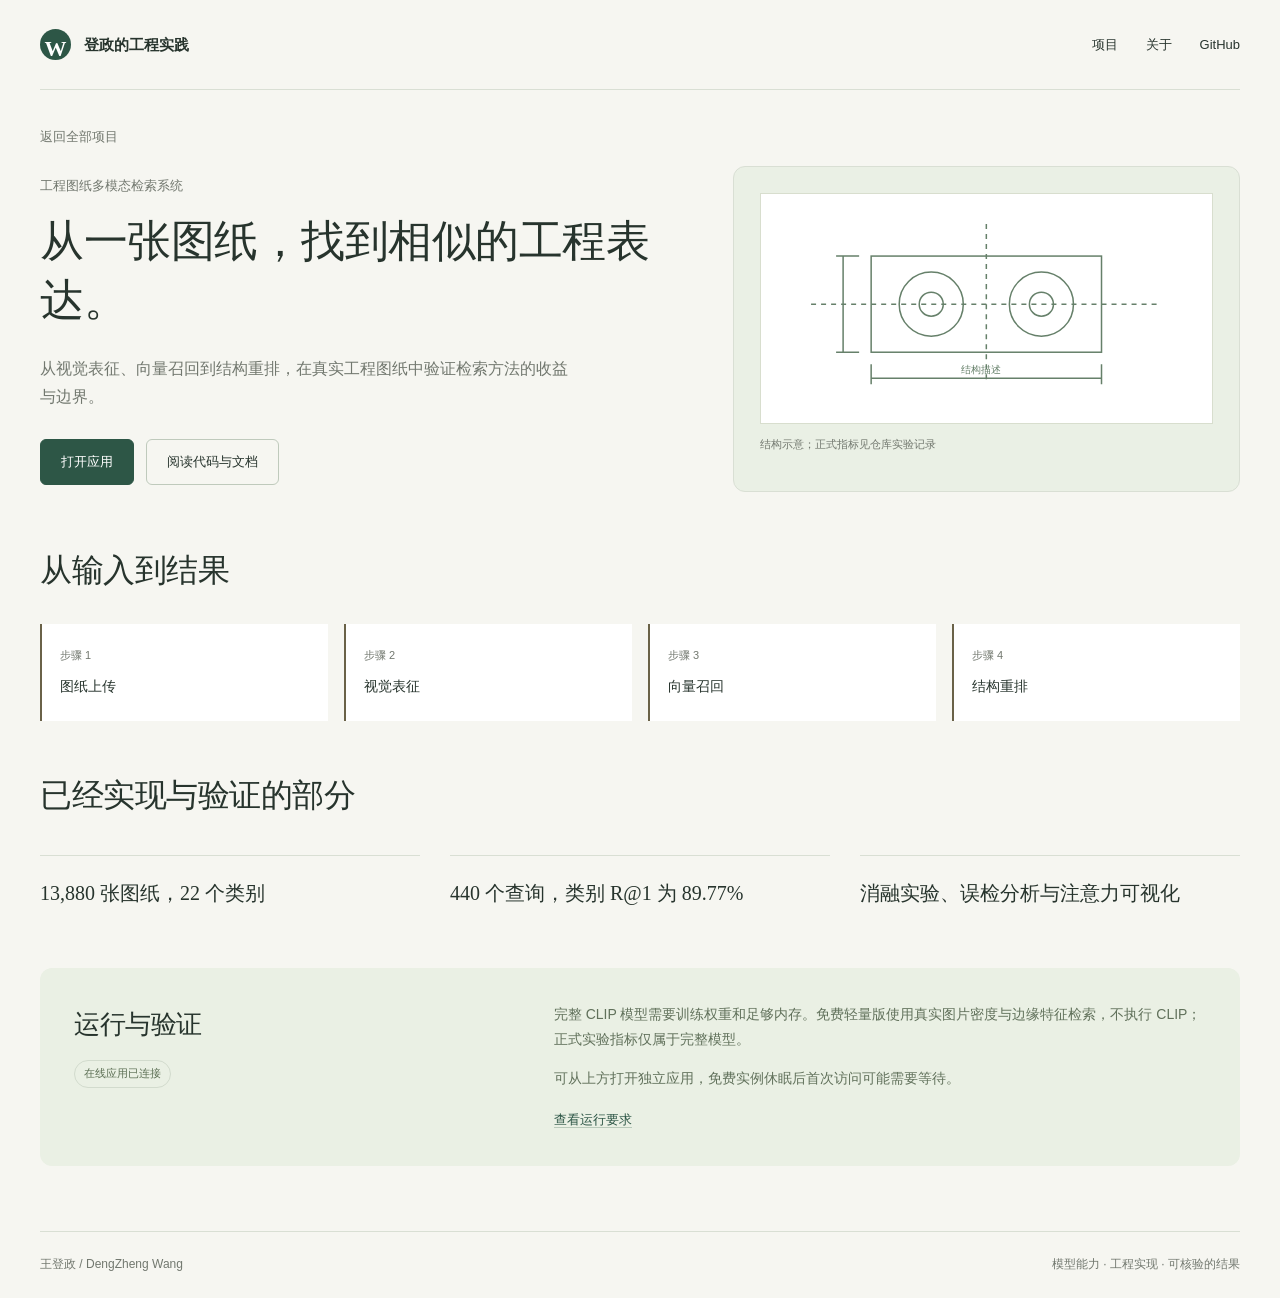
==== commit 08d5aa77: "Self-host workbench dependencies and clarify public retrieval mode" ====
--- a/docs/index.html
+++ b/docs/index.html
@@ -1 +1 @@
-<!doctype html><html lang="zh-CN"><head><meta charset="utf-8"><meta name="viewport" content="width=device-width,initial-scale=1"><meta name="description" content="王登政的智能体、多模态检索与可观测系统作品集"><title>工程图纸多模态检索系统 | 王登政</title><link rel="stylesheet" href="./portfolio.css"></head><body><div class="wrap"><nav class="nav"><a class="brand" href="https://yunyao-9527.github.io/"><span class="mark">W</span>登政的工程实践</a><div class="nav-links"><a href="https://yunyao-9527.github.io/#projects">项目</a><a href="https://yunyao-9527.github.io/#about">关于</a><a href="https://github.com/YunYao-9527">GitHub</a></div></nav><main style="--accent:#6a6248"><a class="back" href="https://yunyao-9527.github.io/#projects">返回全部项目</a><section class="detail-hero"><div><div class="byline">工程图纸多模态检索系统</div><h1>从一张图纸，找到相似的工程表达。</h1><p class="lede">从视觉表征、向量召回到结构重排，在真实工程图纸中验证检索方法的收益与边界。</p><div class="actions"><a class="button secondary" href="https://github.com/YunYao-9527/cad-drawing-retrieval-system">阅读代码与文档</a></div></div><div class="detail-preview"><div class="cad-sheet"><svg viewBox="0 0 420 190" role="img" aria-label="工程图纸结构示意"><g fill="none" stroke="#66806a" stroke-width="1.5"><path d="M35 95h350M210 15v160" stroke-dasharray="5 5"/><rect x="95" y="47" width="230" height="96"/><circle cx="155" cy="95" r="32"/><circle cx="155" cy="95" r="12"/><circle cx="265" cy="95" r="32"/><circle cx="265" cy="95" r="12"/><path d="M95 155v20m230-20v20M95 169h230M83 47H60m23 96H60M67 47v96"/></g><text x="185" y="164" fill="#66806a" font-size="10">结构描述</text></svg></div><p class="preview-label">结构示意；正式指标见仓库实验记录</p></div></section><section><h2>从输入到结果</h2><div class="flow"><div><small>步骤 1</small>图纸上传</div><div><small>步骤 2</small>视觉表征</div><div><small>步骤 3</small>向量召回</div><div><small>步骤 4</small>结构重排</div></div><h2>已经实现与验证的部分</h2><div class="facts"><div class="fact">13,880 张图纸，22 个类别</div><div class="fact">440 个查询，类别 R@1 为 89.77%</div><div class="fact">消融实验、误检分析与注意力可视化</div></div></section><section class="runtime"><div><h2>运行与验证</h2><span class="badge">后端等待免费托管接入</span></div><div><p>完整 CLIP 模型需要训练权重和足够内存。免费轻量版使用真实图片密度与边缘特征检索，不执行 CLIP；正式实验指标仅属于完整模型。</p><p>项目页记录实现与证据，应用入口仅在后端实际通过健康检查后启用。</p><a class="text-link" href="https://github.com/YunYao-9527/cad-drawing-retrieval-system">查看运行要求</a></div></section></main><footer class="footer"><span>王登政 / DengZheng Wang</span><span>模型能力 · 工程实现 · 可核验的结果</span></footer></div></body></html>+<!doctype html><html lang="zh-CN"><head><meta charset="utf-8"><meta name="viewport" content="width=device-width,initial-scale=1"><meta name="description" content="王登政的智能体、多模态检索与可观测系统作品集"><title>工程图纸多模态检索系统 | 王登政</title><link rel="stylesheet" href="./portfolio.css"></head><body><div class="wrap"><nav class="nav"><a class="brand" href="https://yunyao-9527.github.io/"><span class="mark">W</span>登政的工程实践</a><div class="nav-links"><a href="https://yunyao-9527.github.io/#projects">项目</a><a href="https://yunyao-9527.github.io/#about">关于</a><a href="https://github.com/YunYao-9527">GitHub</a></div></nav><main style="--accent:#6a6248"><a class="back" href="https://yunyao-9527.github.io/#projects">返回全部项目</a><section class="detail-hero"><div><div class="byline">工程图纸多模态检索系统</div><h1>从一张图纸，找到相似的工程表达。</h1><p class="lede">从视觉表征、向量召回到结构重排，在真实工程图纸中验证检索方法的收益与边界。</p><div class="actions"><a class="button" href="https://yunyao-cad-visual.onrender.com/">打开应用</a><a class="button secondary" href="https://github.com/YunYao-9527/cad-drawing-retrieval-system">阅读代码与文档</a></div></div><div class="detail-preview"><div class="cad-sheet"><svg viewBox="0 0 420 190" role="img" aria-label="工程图纸结构示意"><g fill="none" stroke="#66806a" stroke-width="1.5"><path d="M35 95h350M210 15v160" stroke-dasharray="5 5"/><rect x="95" y="47" width="230" height="96"/><circle cx="155" cy="95" r="32"/><circle cx="155" cy="95" r="12"/><circle cx="265" cy="95" r="32"/><circle cx="265" cy="95" r="12"/><path d="M95 155v20m230-20v20M95 169h230M83 47H60m23 96H60M67 47v96"/></g><text x="185" y="164" fill="#66806a" font-size="10">结构描述</text></svg></div><p class="preview-label">结构示意；正式指标见仓库实验记录</p></div></section><section><h2>从输入到结果</h2><div class="flow"><div><small>步骤 1</small>图纸上传</div><div><small>步骤 2</small>视觉表征</div><div><small>步骤 3</small>向量召回</div><div><small>步骤 4</small>结构重排</div></div><h2>已经实现与验证的部分</h2><div class="facts"><div class="fact">13,880 张图纸，22 个类别</div><div class="fact">440 个查询，类别 R@1 为 89.77%</div><div class="fact">消融实验、误检分析与注意力可视化</div></div></section><section class="runtime"><div><h2>运行与验证</h2><span class="badge">在线应用已连接</span></div><div><p>完整 CLIP 模型需要训练权重和足够内存。免费轻量版使用真实图片密度与边缘特征检索，不执行 CLIP；正式实验指标仅属于完整模型。</p><p>可从上方打开独立应用，免费实例休眠后首次访问可能需要等待。</p><a class="text-link" href="https://github.com/YunYao-9527/cad-drawing-retrieval-system">查看运行要求</a></div></section></main><footer class="footer"><span>王登政 / DengZheng Wang</span><span>模型能力 · 工程实现 · 可核验的结果</span></footer></div></body></html>
